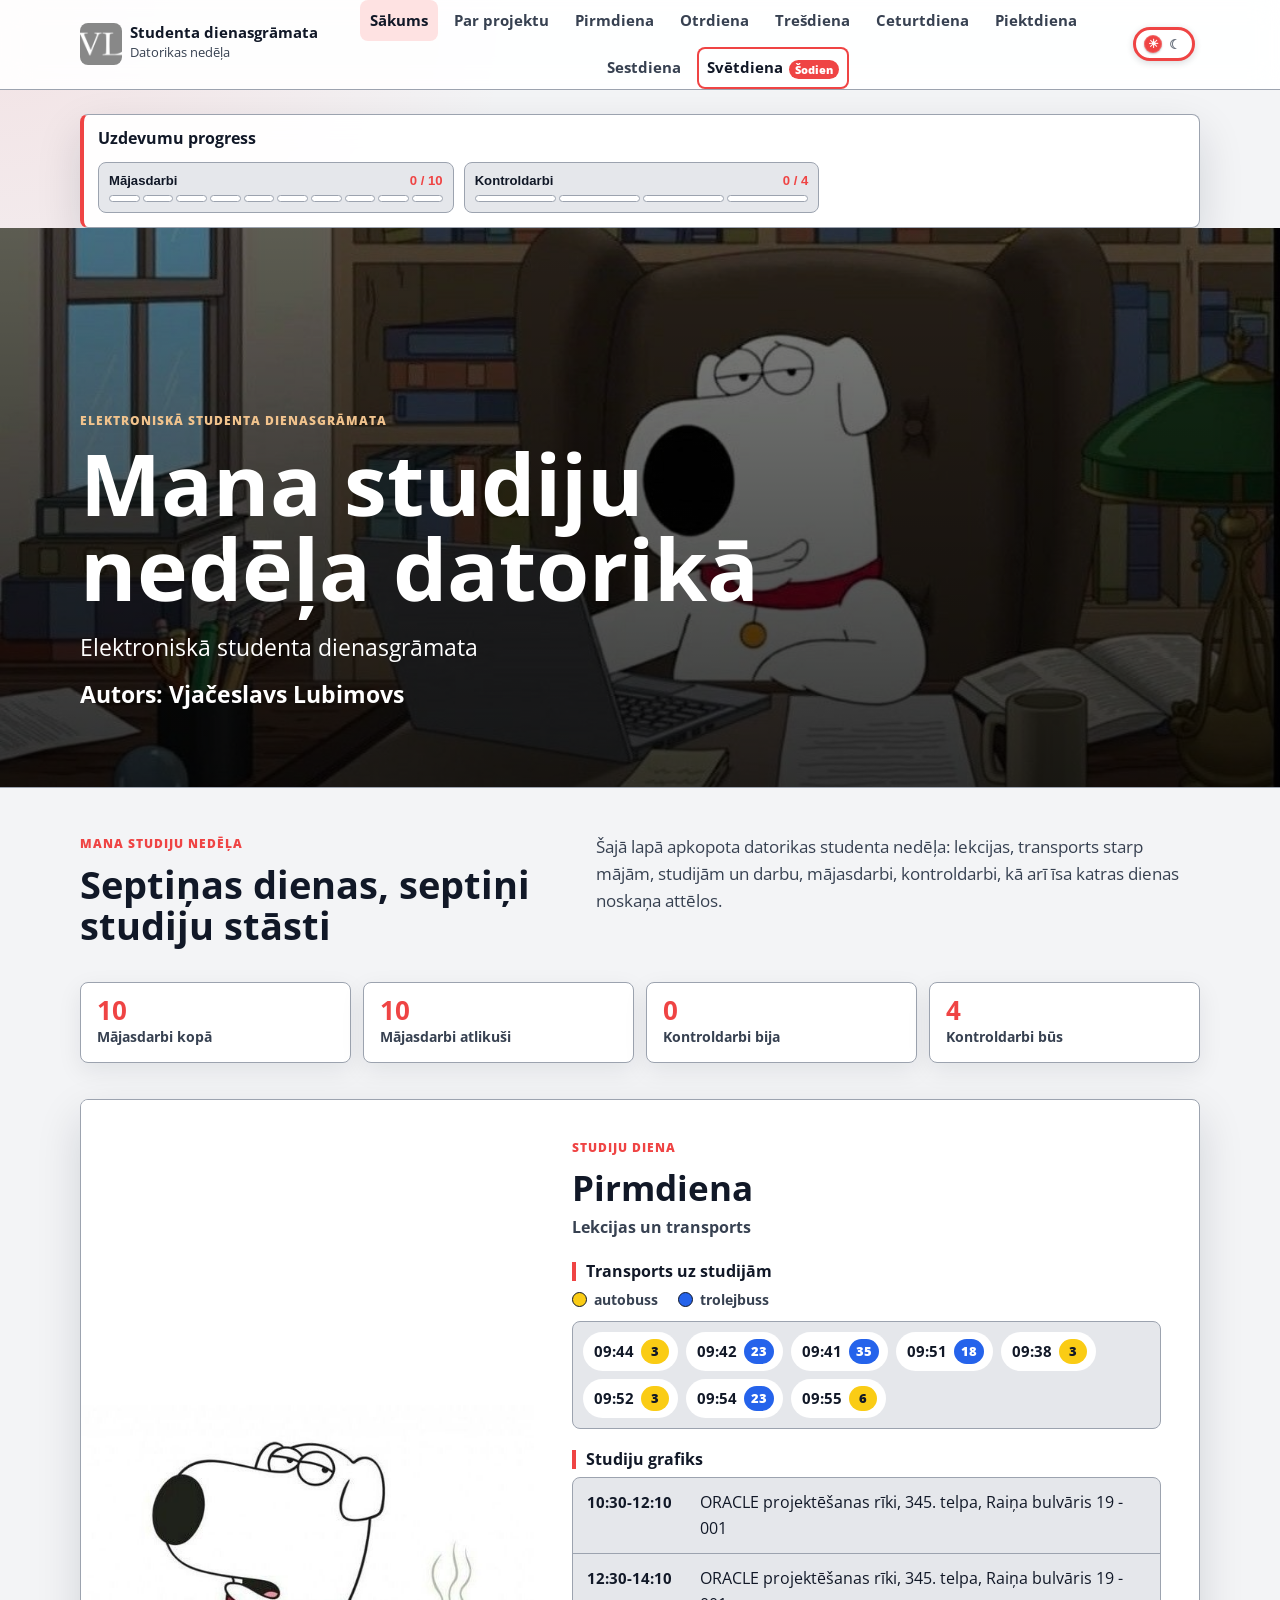
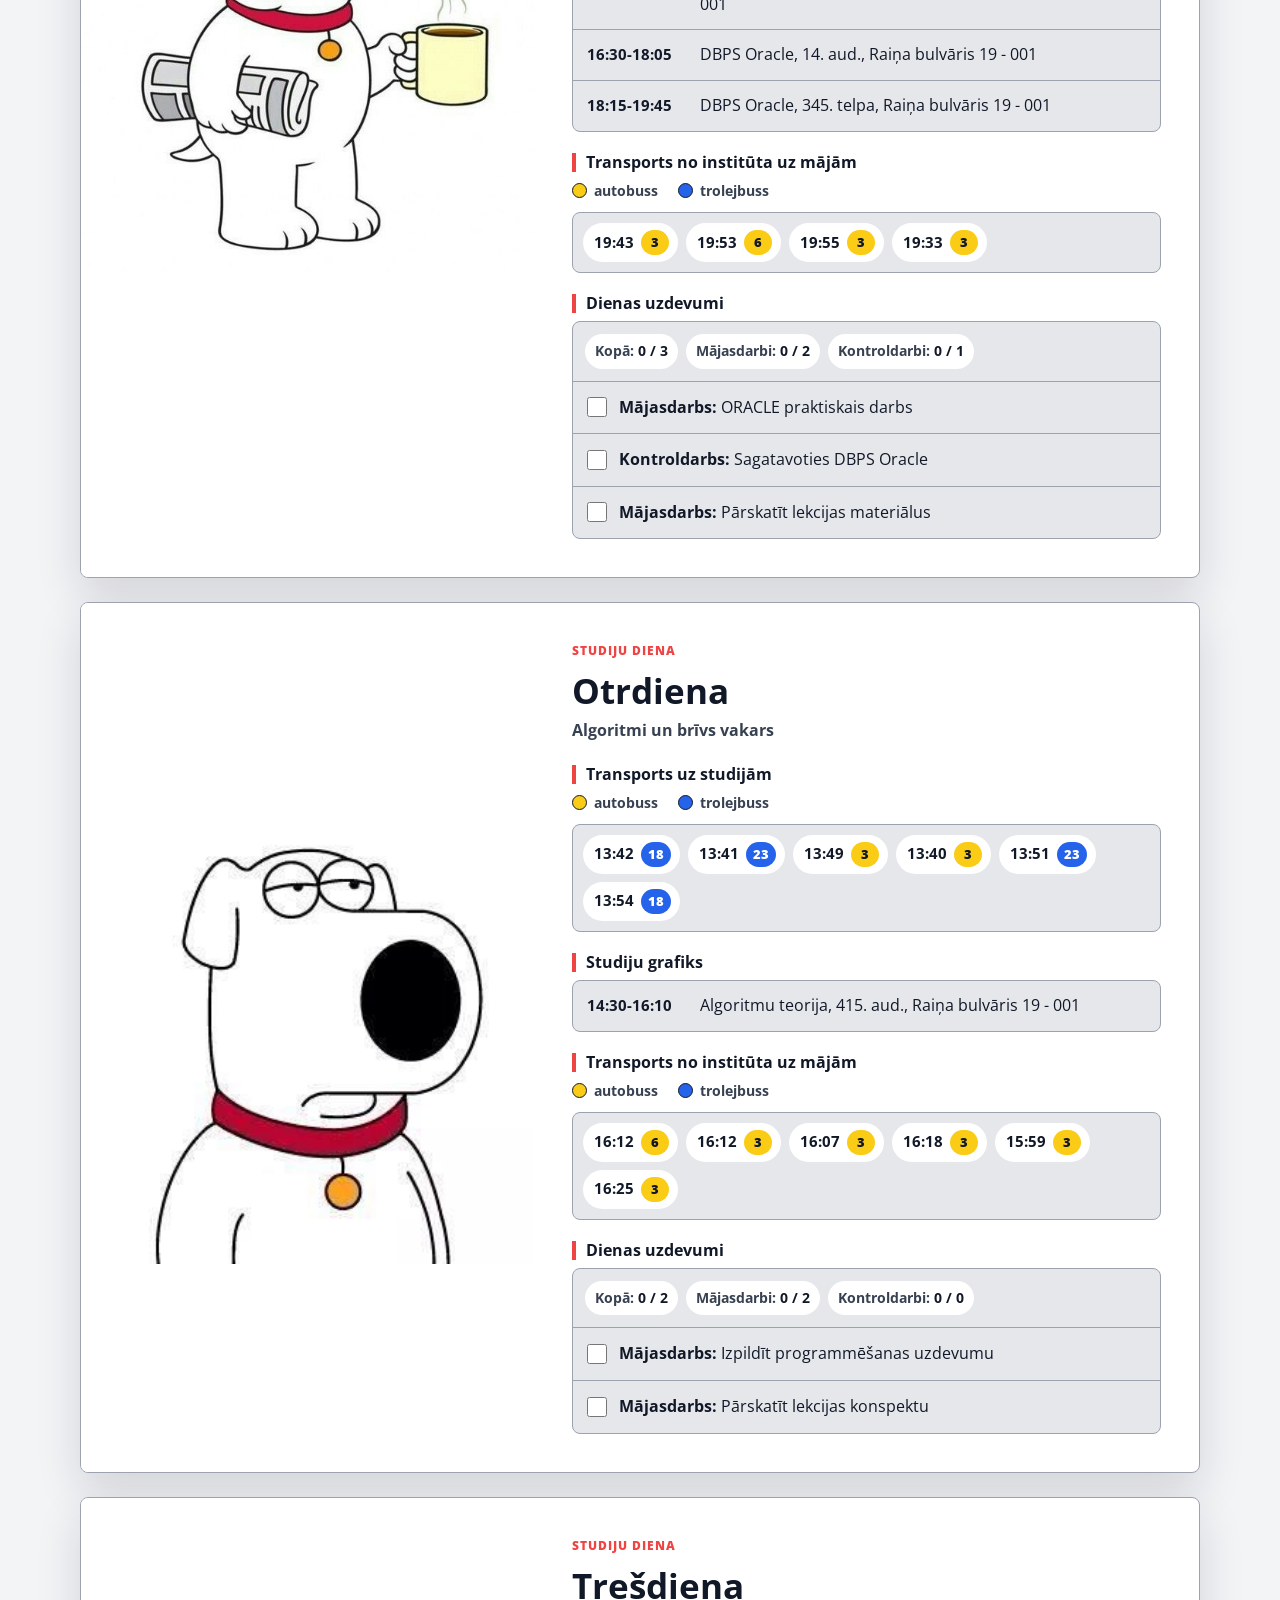
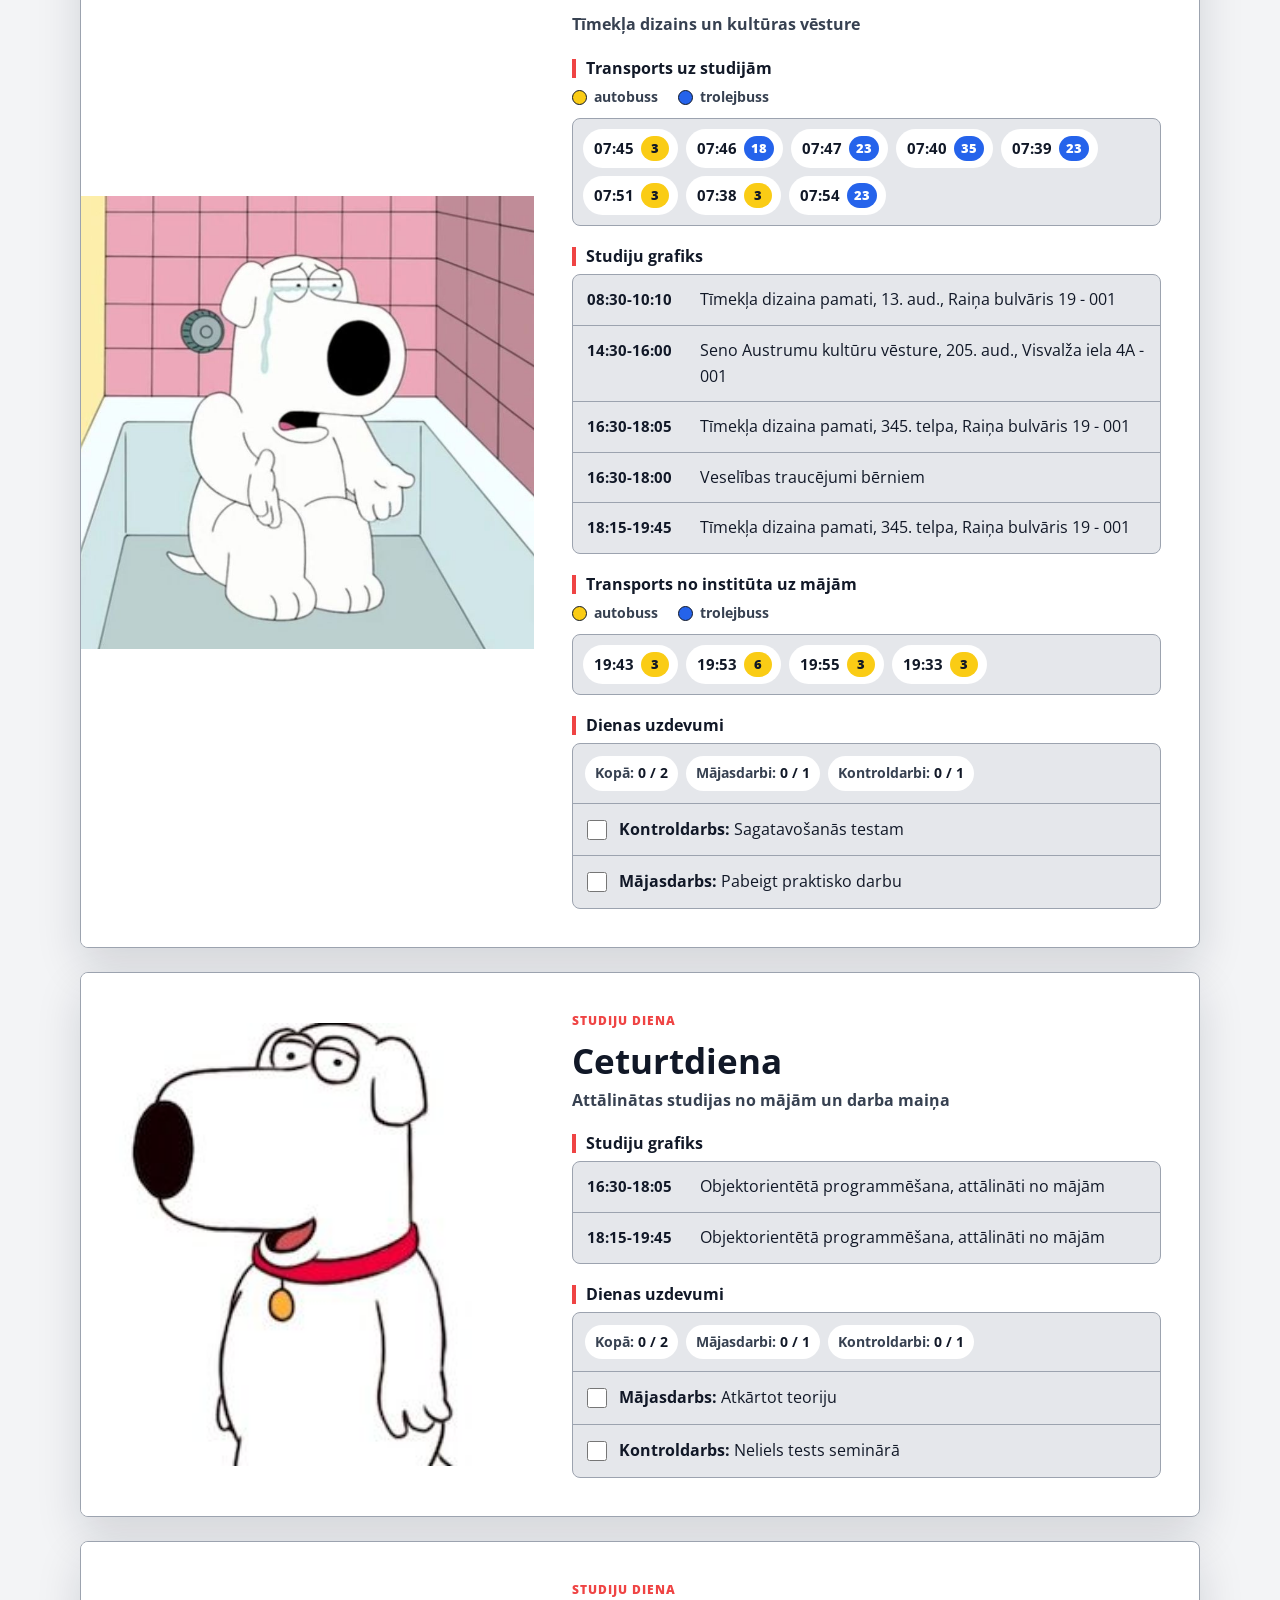
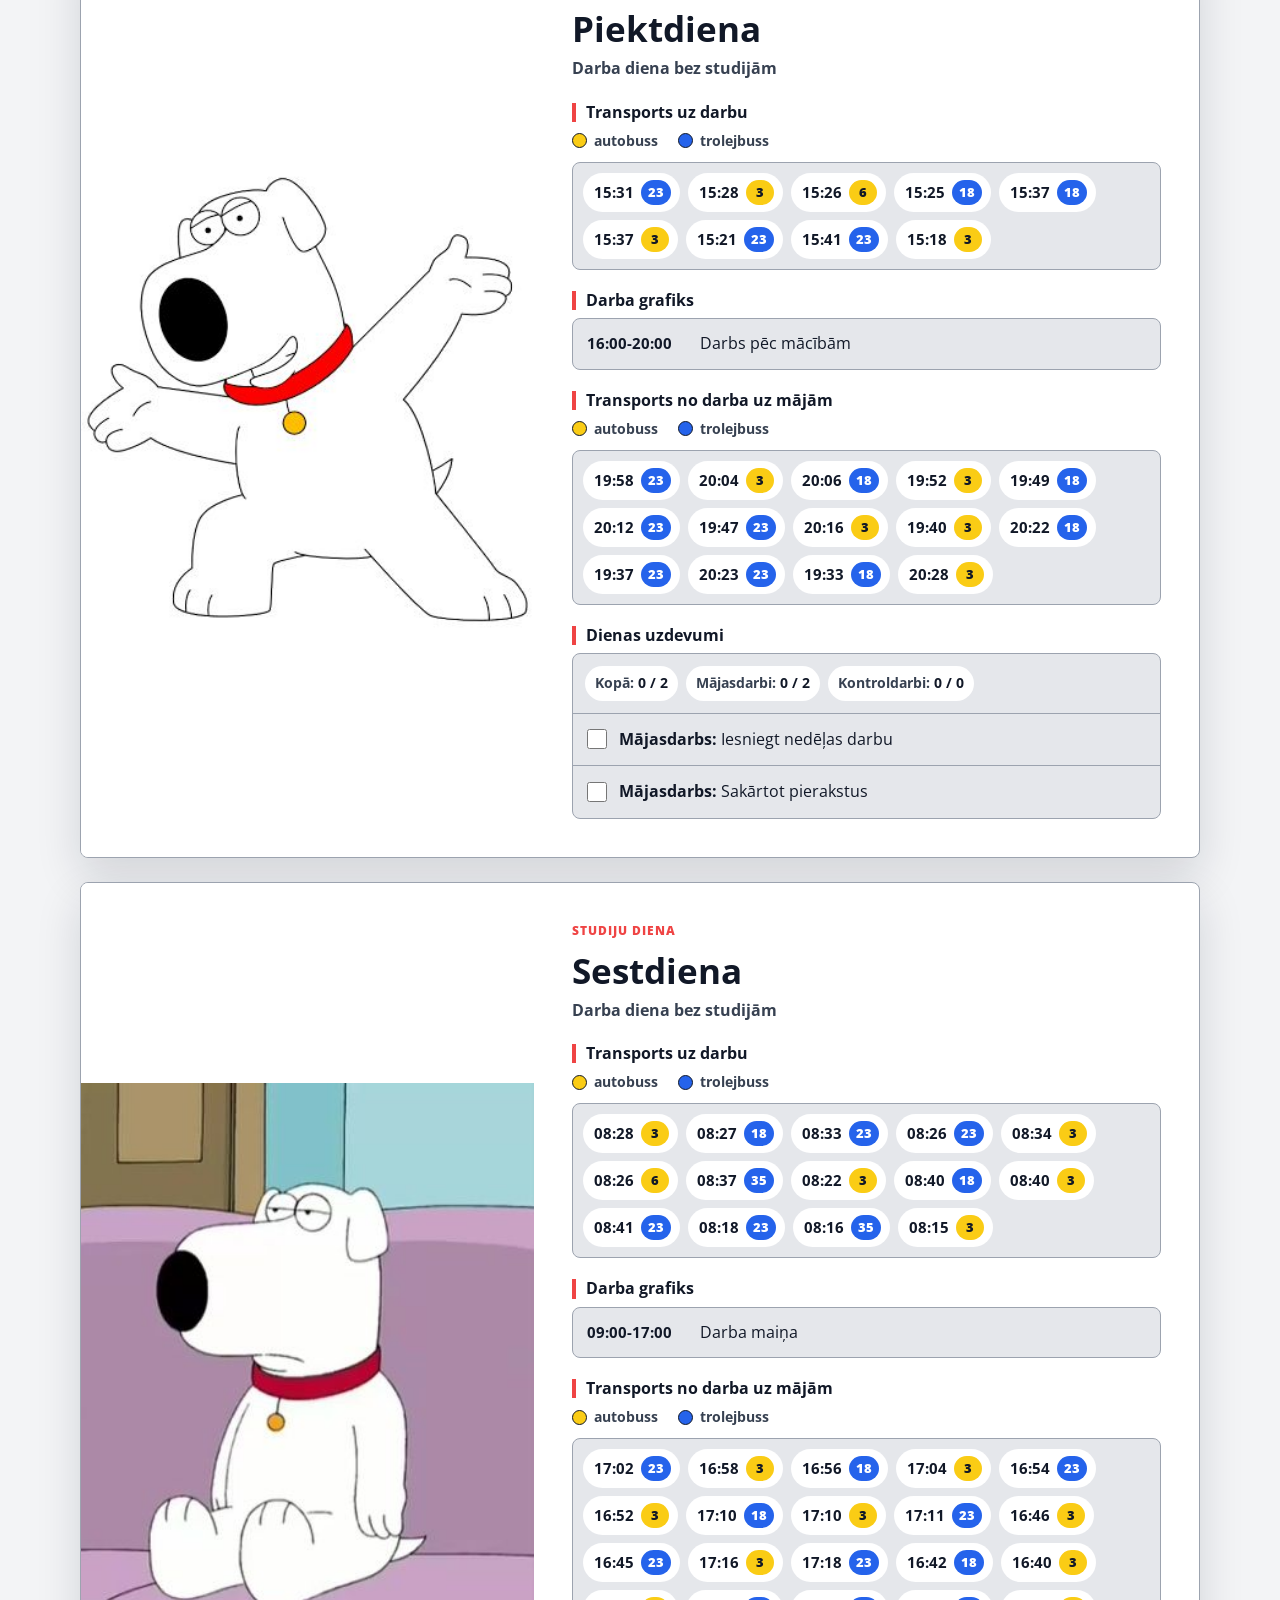
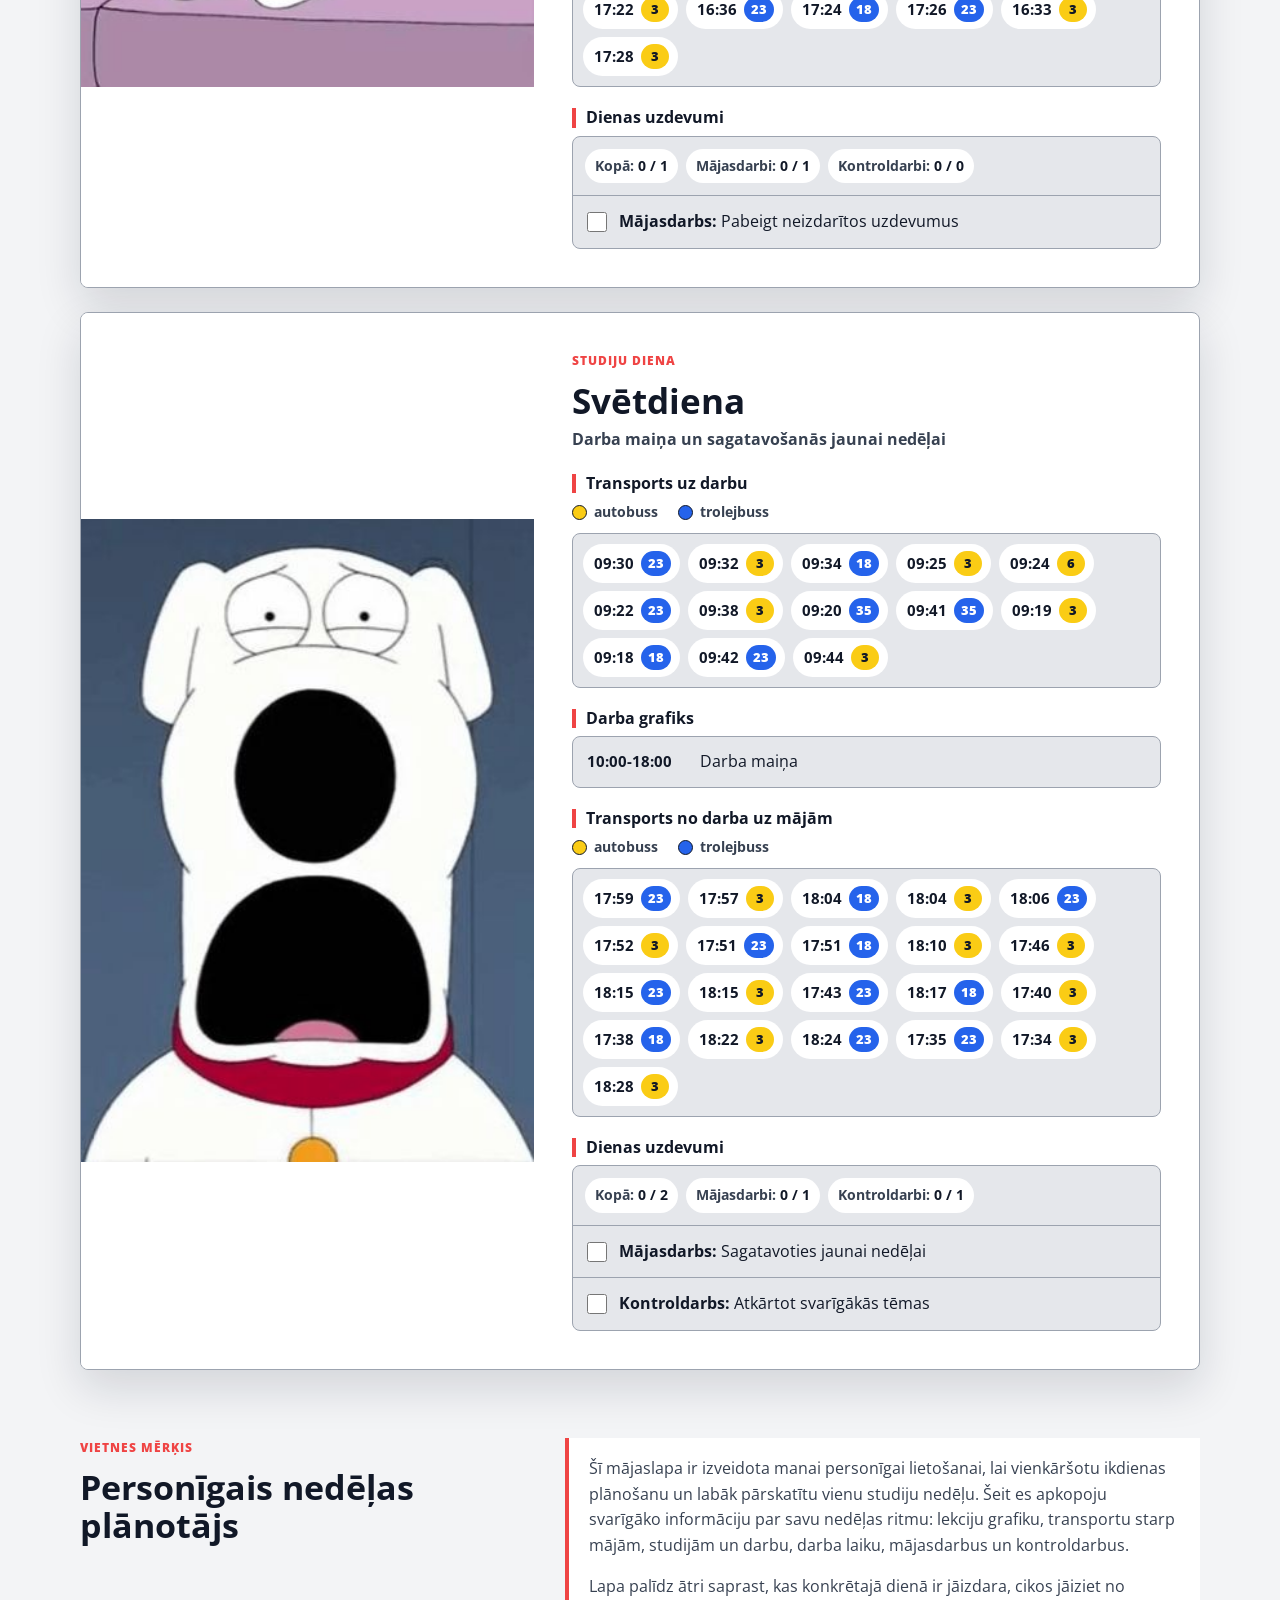
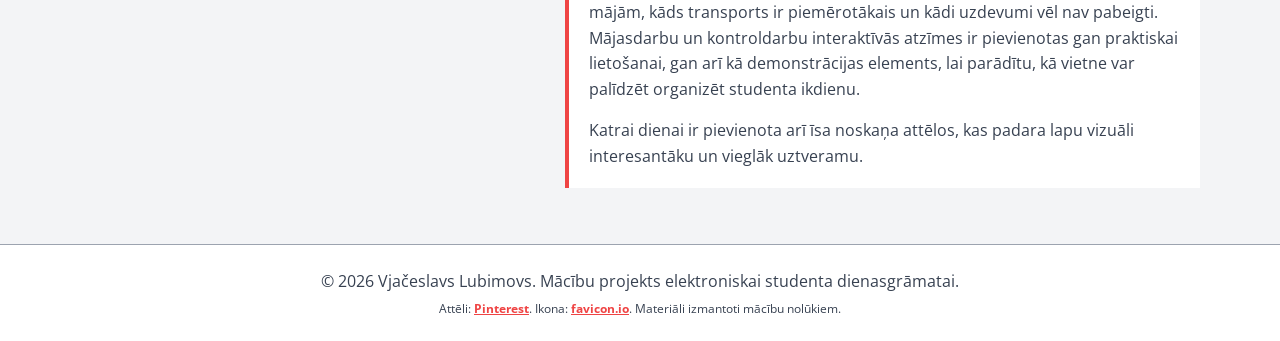
==== index.html @ 1477d9d8 "final" ====
<!doctype html>
<html lang="lv">
<head>
  <meta charset="utf-8">
  <meta name="viewport" content="width=device-width, initial-scale=1">
  <title>Mana studiju nedēļa datorikā</title>
  <link rel="icon" href="favicon/favicon.ico" sizes="any">
  <link rel="icon" type="image/png" sizes="32x32" href="favicon/favicon-32x32.png">
  <link rel="icon" type="image/png" sizes="16x16" href="favicon/favicon-16x16.png">
  <link rel="apple-touch-icon" sizes="180x180" href="favicon/apple-touch-icon.png">
  <link rel="manifest" href="favicon/site.webmanifest">
  <link rel="stylesheet" href="css/style.css">
</head>
<body>
  <header class="site-header">
    <div class="container header-layout">
      <a class="brand" href="#sakums" aria-label="Uz sākumu">
        <img class="brand-mark" src="favicon/android-chrome-192x192.png" alt="" width="42" height="42">
        <span>
          <strong>Studenta dienasgrāmata</strong>
          <small>Datorikas nedēļa</small>
        </span>
      </a>

      <nav class="main-nav" aria-label="Galvenā navigācija">
        <ul id="nav-list"></ul>
      </nav>

      <button class="theme-toggle" id="theme-toggle" type="button" aria-pressed="false" aria-label="Pārslēgt tumšo tēmu">
        <span class="theme-toggle-track" aria-hidden="true">
          <span class="theme-toggle-icon theme-toggle-sun">☀</span>
          <span class="theme-toggle-icon theme-toggle-moon">☾</span>
          <span class="theme-toggle-thumb"></span>
        </span>
        <span class="sr-only" id="theme-toggle-label">Tumšā tēma</span>
      </button>
    </div>
  </header>

  <aside class="floating-task-progress" id="floating-task-progress" aria-label="Nedēļas uzdevumu progress"></aside>

  <main>
    <section class="hero" id="sakums" aria-labelledby="hero-title">
      <img class="hero-image" src="images/galvena.jpg" alt="Elektroniskās studenta dienasgrāmatas titulattēls">
      <div class="hero-content container">
        <p class="eyebrow">Elektroniskā studenta dienasgrāmata</p>
        <h1 id="hero-title">Mana studiju nedēļa datorikā</h1>
        <p class="hero-subtitle">Elektroniskā studenta dienasgrāmata</p>
        <p class="author">Autors: Vjačeslavs Lubimovs</p>
      </div>
    </section>

    <section class="intro container" aria-labelledby="intro-title">
      <div>
        <p class="eyebrow">Mana studiju nedēļa</p>
        <h2 id="intro-title">Septiņas dienas, septiņi studiju stāsti</h2>
      </div>
      <p>
        Šajā lapā apkopota datorikas studenta nedēļa: lekcijas, transports starp mājām,
        studijām un darbu, mājasdarbi, kontroldarbi, kā arī īsa katras dienas noskaņa attēlos.
      </p>
      <div class="week-task-summary" id="week-task-summary" aria-label="Nedēļas uzdevumu kopsavilkums"></div>
    </section>

    <section class="diary container" id="dienasgramata" aria-label="Studiju nedēļas dienas">
      <div id="cards" class="cards"></div>
    </section>

    <section class="project-description container" aria-labelledby="project-description-title">
      <div>
        <p class="eyebrow">Vietnes mērķis</p>
        <h2 id="project-description-title">Personīgais nedēļas plānotājs</h2>
      </div>
      <div class="project-description-text">
        <p>
          Šī mājaslapa ir izveidota manai personīgai lietošanai, lai vienkāršotu ikdienas plānošanu
          un labāk pārskatītu vienu studiju nedēļu. Šeit es apkopoju svarīgāko informāciju par savu
          nedēļas ritmu: lekciju grafiku, transportu starp mājām, studijām un darbu, darba laiku,
          mājasdarbus un kontroldarbus.
        </p>
        <p>
          Lapa palīdz ātri saprast, kas konkrētajā dienā ir jāizdara, cikos jāiziet no mājām, kāds
          transports ir piemērotākais un kādi uzdevumi vēl nav pabeigti. Mājasdarbu un kontroldarbu
          interaktīvās atzīmes ir pievienotas gan praktiskai lietošanai, gan arī kā demonstrācijas
          elements, lai parādītu, kā vietne var palīdzēt organizēt studenta ikdienu.
        </p>
        <p>
          Katrai dienai ir pievienota arī īsa noskaņa attēlos, kas padara lapu vizuāli interesantāku
          un vieglāk uztveramu.
        </p>
      </div>
    </section>

  </main>

  <footer class="site-footer" id="par-projektu">
    <div class="container">
      <p>&copy; 2026 Vjačeslavs Lubimovs. Mācību projekts elektroniskai studenta dienasgrāmatai.</p>
      <p class="footer-materials">
        Attēli:
        <a href="https://www.pinterest.com/" target="_blank" rel="noopener">Pinterest</a>.
        Ikona:
        <a href="https://favicon.io/favicon-generator/" target="_blank" rel="noopener">favicon.io</a>.
        Materiāli izmantoti mācību nolūkiem.
      </p>
    </div>
  </footer>

  <script src="js/data.js"></script>
  <script src="js/script.js"></script>
</body>
</html>
---- css/style.css ----
@import url("https://fonts.googleapis.com/css2?family=Open+Sans:wght@400;600;700;800;900&display=swap");

:root {
  color-scheme: light;
  --bg: #f3f4f6;
  --surface: #ffffff;
  --surface-soft: #e5e7eb;
  --text: #111827;
  --muted: #374151;
  --line: #9ca3af;
  --accent: #ef4444;
  --accent-strong: #111827;
  --accent-soft: #fee2e2;
  --warning: #ef4444;
  --shadow: 0 18px 45px rgba(17, 24, 39, 0.14);
  --radius: 8px;
  --container: 1120px;
  --font: "Open Sans", Arial, Helvetica, sans-serif;
}

:root[data-theme="dark"] {
  color-scheme: dark;
  --bg: #111827;
  --surface: #374151;
  --surface-soft: #1f2937;
  --text: #f3f4f6;
  --muted: #e5e7eb;
  --line: #9ca3af;
  --accent: #ef4444;
  --accent-strong: #f3f4f6;
  --accent-soft: #4b1d24;
  --warning: #ef4444;
  --shadow: 0 18px 45px rgba(0, 0, 0, 0.32);
}

* {
  box-sizing: border-box;
}

.header-layout > *,
.brand > *,
.intro > *,
.diary-card > *,
.card-content,
.day-block,
.table-wrap {
  min-width: 0;
}

html {
  scroll-behavior: smooth;
  scroll-padding-top: 104px;
}

body {
  margin: 0;
  background:
    radial-gradient(circle at top left, rgba(239, 68, 68, 0.10), transparent 32rem),
    var(--bg);
  color: var(--text);
  font-family: var(--font);
  line-height: 1.6;
  overflow-wrap: break-word;
}

img {
  display: block;
  max-width: 100%;
}

a {
  color: inherit;
}

.container {
  width: min(100% - 32px, var(--container));
  margin-inline: auto;
}

.site-header {
  position: sticky;
  top: 0;
  z-index: 10;
  border-bottom: 1px solid var(--line);
  background: color-mix(in srgb, var(--surface) 92%, transparent);
  backdrop-filter: blur(14px);
}

.floating-task-progress {
  position: fixed;
  top: 50%;
  left: 14px;
  z-index: 9;
  display: grid;
  width: 210px;
  gap: 10px;
  border: 1px solid var(--line);
  border-left: 4px solid var(--accent);
  border-radius: var(--radius);
  background: color-mix(in srgb, var(--surface) 94%, transparent);
  box-shadow: var(--shadow);
  padding: 16px;
  backdrop-filter: blur(14px);
  transform: translateY(-50%);
}

.floating-task-progress h2 {
  margin: 0 0 4px;
  color: var(--accent-strong);
  font-size: 1rem;
  line-height: 1.2;
}

.floating-progress-item {
  display: grid;
  gap: 7px;
  width: 100%;
  border: 1px solid var(--line);
  border-radius: var(--radius);
  background: var(--surface-soft);
  color: var(--text);
  padding: 10px;
}

.floating-progress-item:hover {
  border-color: var(--accent);
}

.floating-progress-label {
  display: flex;
  justify-content: space-between;
  gap: 8px;
  width: 100%;
  border: 0;
  background: transparent;
  color: var(--text);
  cursor: pointer;
  padding: 0;
  font-size: 0.82rem;
  font-weight: 800;
  text-align: left;
}

.floating-progress-label strong {
  color: var(--accent);
  white-space: nowrap;
}

.floating-progress-track {
  display: grid;
  grid-auto-flow: column;
  grid-auto-columns: 1fr;
  gap: 3px;
  height: 7px;
  background: transparent;
}

.floating-progress-segment {
  display: block;
  width: 100%;
  height: 100%;
  border: 1px solid var(--line);
  border-radius: 999px;
  background: var(--surface);
  cursor: pointer;
  padding: 0;
}

.floating-progress-segment:hover,
.floating-progress-segment:focus-visible {
  border-color: var(--accent);
  background: var(--accent-soft);
  transform: scaleY(1.7);
}

.floating-progress-segment.is-completed {
  border-color: var(--accent);
  background: var(--accent);
}

.sr-only {
  position: absolute;
  width: 1px;
  height: 1px;
  margin: -1px;
  overflow: hidden;
  clip: rect(0, 0, 0, 0);
  white-space: nowrap;
  border: 0;
  padding: 0;
}

.header-layout {
  display: grid;
  grid-template-columns: minmax(170px, 0.55fr) minmax(0, 1.8fr) auto;
  align-items: center;
  gap: 14px;
  min-height: 76px;
}

.brand {
  display: inline-flex;
  align-items: center;
  gap: 8px;
  text-decoration: none;
  min-width: 0;
}

.brand > span:last-child {
  min-width: 0;
}

.brand-mark {
  width: 42px;
  min-width: 42px;
  height: 42px;
  border-radius: var(--radius);
  object-fit: cover;
}

.brand strong,
.brand small {
  display: block;
}

.brand strong {
  line-height: 1.1;
  font-size: 0.96rem;
  overflow-wrap: anywhere;
}

.brand small {
  color: var(--muted);
  font-size: 0.82rem;
}

.main-nav {
  min-width: 0;
  overflow: visible;
}

.main-nav ul {
  display: flex;
  justify-content: center;
  flex-wrap: wrap;
  gap: 6px;
  margin: 0;
  padding: 0;
  list-style: none;
}

.main-nav a {
  display: block;
  border-radius: var(--radius);
  padding: 9px 10px;
  color: var(--muted);
  font-size: 0.91rem;
  font-weight: 700;
  text-decoration: none;
  white-space: nowrap;
}

.main-nav a:hover,
.main-nav a.is-active {
  background: var(--accent-soft);
  color: var(--accent-strong);
}

.main-nav a.is-today {
  box-shadow: inset 0 0 0 2px var(--accent);
  color: var(--accent-strong);
}

.main-nav a.is-today::after {
  content: "Šodien";
  margin-left: 6px;
  border-radius: 999px;
  background: var(--accent);
  color: var(--surface);
  padding: 2px 6px;
  font-size: 0.68rem;
  font-weight: 800;
  vertical-align: middle;
}

.theme-toggle {
  display: inline-grid;
  place-items: center;
  width: 72px;
  height: 44px;
  border: 0;
  border-radius: 999px;
  background: transparent;
  cursor: pointer;
  padding: 0;
}

.theme-toggle-track {
  position: relative;
  width: 62px;
  height: 34px;
  border: 3px solid var(--accent);
  border-radius: 999px;
  background: var(--surface);
  box-shadow:
    0 1px 0 rgba(255, 255, 255, 0.75) inset,
    0 2px 7px rgba(17, 24, 39, 0.16);
  transition: background-color 180ms ease, border-color 180ms ease, box-shadow 180ms ease;
}

.theme-toggle-icon {
  position: absolute;
  top: 50%;
  z-index: 1;
  display: grid;
  place-items: center;
  width: 18px;
  height: 18px;
  color: var(--muted);
  font-size: 0.82rem;
  font-weight: 900;
  line-height: 1;
  transform: translateY(-50%);
  transition: color 180ms ease, opacity 180ms ease;
}

.theme-toggle-sun {
  left: 8px;
  opacity: 0;
}

.theme-toggle-moon {
  right: 8px;
  opacity: 0.7;
}

.theme-toggle-thumb {
  position: absolute;
  top: 50%;
  left: 8px;
  z-index: 2;
  width: 18px;
  height: 18px;
  border-radius: 50%;
  background: var(--accent);
  box-shadow:
    0 1px 2px rgba(0, 0, 0, 0.24),
    0 0 0 1px rgba(255, 255, 255, 0.18) inset;
  transform: translateY(-50%);
  transition: transform 180ms ease, background-color 180ms ease, box-shadow 180ms ease;
}

.theme-toggle-thumb::before {
  content: "☀";
  display: grid;
  place-items: center;
  width: 100%;
  height: 100%;
  color: #ffffff;
  font-size: 0.72rem;
  font-weight: 900;
  line-height: 1;
}

.theme-toggle:hover .theme-toggle-track {
  box-shadow:
    0 2px 0 rgba(255, 255, 255, 0.75) inset,
    0 3px 10px rgba(17, 24, 39, 0.22);
}

:root[data-theme="dark"] .theme-toggle-track {
  border-color: #f87171;
  background: #1f2937;
  box-shadow:
    0 2px 0 rgba(255, 255, 255, 0.12) inset,
    0 3px 10px rgba(0, 0, 0, 0.35);
}

:root[data-theme="dark"] .theme-toggle-icon {
  color: #cbd5e1;
}

:root[data-theme="dark"] .theme-toggle-sun {
  opacity: 0.75;
}

:root[data-theme="dark"] .theme-toggle-moon {
  opacity: 0;
}

:root[data-theme="dark"] .theme-toggle-thumb {
  background: #f87171;
  box-shadow:
    0 1px 2px rgba(0, 0, 0, 0.4),
    0 0 0 1px rgba(255, 255, 255, 0.16) inset;
  transform: translate(24px, -50%);
}

:root[data-theme="dark"] .theme-toggle-thumb::before {
  content: "☾";
  color: #111827;
}

.hero {
  position: relative;
  scroll-margin-top: 104px;
  min-height: 560px;
  display: grid;
  align-items: end;
  overflow: hidden;
  border-bottom: 1px solid var(--line);
}

.hero-image {
  position: absolute;
  inset: 0;
  width: 100%;
  height: 100%;
  object-fit: cover;
  filter: brightness(0.58) saturate(0.98);
}

.hero::after {
  content: "";
  position: absolute;
  inset: 0;
  background: linear-gradient(180deg, rgba(0, 0, 0, 0.1), rgba(0, 0, 0, 0.62));
}

.hero-content {
  position: relative;
  z-index: 1;
  padding-block: 120px 74px;
  color: #ffffff;
}

.eyebrow,
.card-label {
  margin: 0 0 10px;
  color: var(--warning);
  font-size: 0.78rem;
  font-weight: 800;
  letter-spacing: 0.08em;
  text-transform: uppercase;
}

.hero .eyebrow {
  color: #f1c38d;
}

.hero h1 {
  max-width: 760px;
  margin: 0;
  font-size: clamp(2.6rem, 7vw, 5.4rem);
  line-height: 0.98;
  overflow-wrap: anywhere;
}

.hero-subtitle,
.author {
  max-width: 640px;
  margin: 18px 0 0;
  font-size: clamp(1.1rem, 2vw, 1.45rem);
}

.author {
  margin-top: 10px;
  font-weight: 700;
}

.intro {
  display: grid;
  grid-template-columns: minmax(260px, 0.8fr) 1fr;
  gap: 32px;
  padding-block: 46px 18px;
}

.intro h2 {
  margin: 0;
  font-size: clamp(1.7rem, 3vw, 2.35rem);
  line-height: 1.1;
}

.intro > p {
  margin: 0;
  color: var(--muted);
  font-size: 1.05rem;
}

.week-task-summary {
  grid-column: 1 / -1;
  display: grid;
  grid-template-columns: repeat(4, minmax(0, 1fr));
  gap: 12px;
  margin-top: 4px;
}

.week-summary-item {
  display: grid;
  gap: 2px;
  border: 1px solid var(--line);
  border-radius: var(--radius);
  background: var(--surface);
  padding: 14px 16px;
  box-shadow: 0 8px 24px rgba(17, 24, 39, 0.08);
}

.week-summary-item strong {
  color: var(--accent);
  font-size: 1.65rem;
  line-height: 1;
}

.week-summary-item span {
  color: var(--muted);
  font-size: 0.88rem;
  font-weight: 700;
}

.diary {
  padding-block: 18px 60px;
}

.project-description {
  display: grid;
  grid-template-columns: minmax(240px, 0.72fr) 1fr;
  gap: 28px;
  align-items: start;
  scroll-margin-top: 104px;
  padding-block: 8px 56px;
}

.project-description h2 {
  margin: 0;
  font-size: clamp(1.55rem, 3vw, 2.15rem);
  line-height: 1.1;
}

.project-description-text {
  border-left: 4px solid var(--accent);
  background: var(--surface);
  color: var(--muted);
  padding: 18px 20px;
}

.project-description-text p {
  margin: 0;
}

.project-description-text p + p {
  margin-top: 16px;
}

.cards {
  display: grid;
  gap: 24px;
}

.diary-card {
  display: grid;
  grid-template-columns: minmax(260px, 0.92fr) 1.35fr;
  overflow: hidden;
  border: 1px solid var(--line);
  border-radius: var(--radius);
  background: var(--surface);
  box-shadow: var(--shadow);
}

.card-image-wrap {
  display: grid;
  place-items: center;
  min-height: 100%;
  background: #ffffff;
}

.card-image-wrap img {
  width: 100%;
  height: 100%;
  min-height: 360px;
  object-fit: contain;
  object-position: center;
}

.card-content {
  padding: clamp(22px, 4vw, 38px);
}

.card-content h2 {
  margin: 0;
  font-size: clamp(1.6rem, 3vw, 2.2rem);
  line-height: 1.1;
}

.card-subtitle {
  margin: 8px 0 18px;
  color: var(--muted);
  font-weight: 700;
}

.day-block {
  margin-top: 18px;
}

.day-block h3 {
  display: inline-flex;
  align-items: center;
  margin: 0 0 8px;
  border-left: 4px solid var(--accent);
  padding-left: 10px;
  color: var(--accent-strong);
  font-size: 1rem;
  line-height: 1.2;
}

.free-day {
  display: grid;
  gap: 6px;
  margin-top: 18px;
  border: 1px solid var(--line);
  border-radius: var(--radius);
  background: var(--surface-soft);
  padding: 18px;
}

.free-day strong {
  color: var(--accent-strong);
  font-size: 1.08rem;
}

.free-day span {
  color: var(--muted);
}

.recommendation-empty {
  margin: 0 0 8px;
  color: var(--muted);
  font-size: 0.93rem;
  font-weight: 700;
}

.transport-legend {
  display: flex;
  flex-wrap: wrap;
  gap: 10px 20px;
  margin: 0 0 10px;
  color: var(--muted);
  font-size: 0.86rem;
  font-weight: 700;
}

.transport-legend span {
  display: inline-flex;
  align-items: center;
  gap: 7px;
}

.transport-legend i {
  width: 15px;
  height: 15px;
  border: 1px solid var(--text);
  border-radius: 50%;
}

.transport-legend .route-blue {
  background: #2563eb;
}

.transport-legend .route-yellow {
  background: #facc15;
}

.recommendation-list {
  display: flex;
  flex-wrap: wrap;
  gap: 8px;
  border: 1px solid var(--line);
  border-radius: var(--radius);
  background: var(--surface-soft);
  padding: 10px;
}

.recommendation-pill {
  display: inline-flex;
  align-items: center;
  gap: 7px;
  max-width: 100%;
  border: 1px solid transparent;
  border-radius: 999px;
  background: var(--surface);
  color: var(--text);
  padding: 6px 8px 6px 10px;
  overflow-wrap: anywhere;
}

.recommendation-pill strong {
  color: var(--accent-strong);
  font-size: 0.92rem;
}

.recommendation-pill em {
  display: inline-grid;
  place-items: center;
  min-width: 28px;
  min-height: 24px;
  border-radius: 999px;
  font-style: normal;
  font-weight: 900;
  font-size: 0.82rem;
  padding: 2px 7px;
}

.recommendation-pill .route-blue {
  background: #2563eb;
  color: #ffffff;
}

.recommendation-pill .route-yellow {
  background: #facc15;
  color: #111827;
}

.task-panel {
  overflow: hidden;
  border: 1px solid var(--line);
  border-radius: var(--radius);
  background: var(--surface-soft);
}

.task-counters {
  display: flex;
  flex-wrap: wrap;
  gap: 8px;
  border-bottom: 1px solid var(--line);
  padding: 12px;
}

.task-counter {
  border-radius: 999px;
  background: var(--surface);
  color: var(--muted);
  font-size: 0.88rem;
  font-weight: 700;
  padding: 6px 10px;
}

.task-counter strong {
  color: var(--accent-strong);
}

.task-list {
  display: grid;
  margin: 0;
  padding: 0;
  list-style: none;
}

.task-item {
  border-bottom: 1px solid var(--line);
}

.task-item:last-child {
  border-bottom: 0;
}

.task-item.is-highlighted {
  background: var(--accent-soft);
  box-shadow: inset 4px 0 0 var(--accent);
}

.task-item label {
  display: grid;
  grid-template-columns: auto minmax(0, 1fr) auto;
  align-items: center;
  gap: 12px;
  cursor: pointer;
  padding: 13px 14px;
}

.task-item input {
  width: 20px;
  height: 20px;
  margin: 0;
  accent-color: var(--accent);
  cursor: pointer;
}

.task-text {
  display: flex;
  flex-wrap: wrap;
  gap: 4px;
  min-width: 0;
}

.task-text strong {
  color: var(--accent-strong);
}

.task-status {
  display: none;
  border-radius: 999px;
  background: var(--accent);
  color: #ffffff;
  font-size: 0.76rem;
  font-weight: 800;
  padding: 4px 8px;
}

.task-item.is-completed .task-text {
  color: var(--muted);
  opacity: 0.7;
  text-decoration: line-through;
}

.task-item.is-completed .task-status {
  display: inline-flex;
}

.table-wrap {
  overflow-x: auto;
  border: 1px solid var(--line);
  border-radius: var(--radius);
  background: var(--surface-soft);
}

table {
  width: 100%;
  border-collapse: collapse;
  min-width: 420px;
}

caption {
  height: 1px;
  overflow: hidden;
  position: absolute;
  width: 1px;
}

th,
td {
  border-bottom: 1px solid var(--line);
  padding: 12px 14px;
  text-align: left;
  vertical-align: top;
  overflow-wrap: anywhere;
}

tr:last-child th,
tr:last-child td {
  border-bottom: 0;
}

th {
  width: 92px;
  color: var(--accent-strong);
  font-size: 0.95rem;
  white-space: nowrap;
}

.site-footer {
  border-top: 1px solid var(--line);
  background: var(--surface);
  color: var(--muted);
  padding: 24px 0;
  text-align: center;
}

.site-footer p {
  margin: 0;
}

.footer-materials {
  margin-top: 6px !important;
  font-size: 0.76rem;
  line-height: 1.4;
}

.footer-materials a {
  color: var(--accent);
  font-weight: 700;
}

:focus-visible {
  outline: 3px solid var(--accent);
  outline-offset: 3px;
}

@media (max-width: 1480px) {
  .floating-task-progress {
    position: static;
    width: min(100% - 32px, var(--container));
    grid-template-columns: repeat(3, minmax(0, 1fr));
    margin: 24px auto 0;
    border-left: 4px solid var(--accent);
    padding: 14px;
    transform: none;
  }

  .floating-task-progress h2 {
    grid-column: 1 / -1;
  }
}

@media (max-width: 920px) {
  .floating-task-progress {
    display: none;
  }

  .header-layout {
    grid-template-columns: 1fr auto;
    padding-block: 12px;
  }

  .main-nav {
    grid-column: 1 / -1;
    order: 3;
    width: 100%;
  }

  .main-nav ul {
    justify-content: center;
  }

  .hero {
    min-height: 500px;
  }

  .intro,
  .project-description,
  .diary-card {
    grid-template-columns: 1fr;
  }

  .week-task-summary {
    grid-template-columns: repeat(2, minmax(0, 1fr));
  }

  .card-image-wrap img {
    min-height: 300px;
    max-height: 360px;
  }

}

@media (max-width: 620px) {
  .container {
    width: min(100% - 22px, var(--container));
  }

  .header-layout {
    gap: 12px;
  }

  .brand small {
    display: none;
  }

  .theme-toggle {
    width: 62px;
    height: 38px;
    max-width: 100%;
  }

  .theme-toggle-track {
    width: 56px;
    height: 32px;
  }

  .theme-toggle-icon {
    width: 17px;
    height: 17px;
    font-size: 0.78rem;
  }

  .theme-toggle-sun {
    left: 7px;
  }

  .theme-toggle-moon {
    right: 7px;
  }

  .theme-toggle-thumb {
    left: 7px;
    width: 17px;
    height: 17px;
  }

  :root[data-theme="dark"] .theme-toggle-thumb {
    transform: translate(22px, -50%);
  }

  .main-nav a {
    min-width: 36px;
    padding: 8px 9px;
    font-size: 0.86rem;
    text-align: center;
  }

  .main-nav a[data-short] {
    font-size: 0;
  }

  .main-nav a[data-short]::before {
    content: attr(data-short);
    font-size: 0.86rem;
  }

  .main-nav a.is-today::after {
    content: "";
    display: inline-block;
    width: 7px;
    height: 7px;
    margin-left: 6px;
    padding: 0;
    border-radius: 50%;
  }

  .hero {
    min-height: 430px;
  }

  .hero h1 {
    font-size: clamp(2rem, 11vw, 3rem);
    line-height: 1.04;
  }

  .hero-subtitle,
  .author {
    font-size: 1.05rem;
  }

  .hero-content {
    padding-block: 92px 44px;
  }

  .intro {
    padding-block: 34px 12px;
  }

  .diary {
    padding-bottom: 40px;
  }

  .cards {
    gap: 18px;
  }

  .card-image-wrap img {
    min-height: 220px;
    max-height: 260px;
  }

  .card-content {
    padding: 20px;
  }

  .floating-task-progress {
    grid-template-columns: 1fr;
    width: min(100% - 22px, var(--container));
  }

  .floating-task-progress h2 {
    grid-column: auto;
  }

  .task-item label {
    grid-template-columns: auto minmax(0, 1fr);
  }

  .task-status {
    grid-column: 2;
    justify-self: start;
  }

  table {
    min-width: min(340px, 100%);
  }
}

@media (max-width: 380px) {
  .header-layout {
    grid-template-columns: minmax(0, 1fr) auto;
  }

  .theme-toggle {
    justify-self: end;
  }

  .main-nav ul {
    justify-content: flex-start;
  }

  .hero h1 {
    font-size: 2rem;
  }

  .week-task-summary {
    grid-template-columns: 1fr;
  }

  .card-content {
    padding-inline: 16px;
  }
}
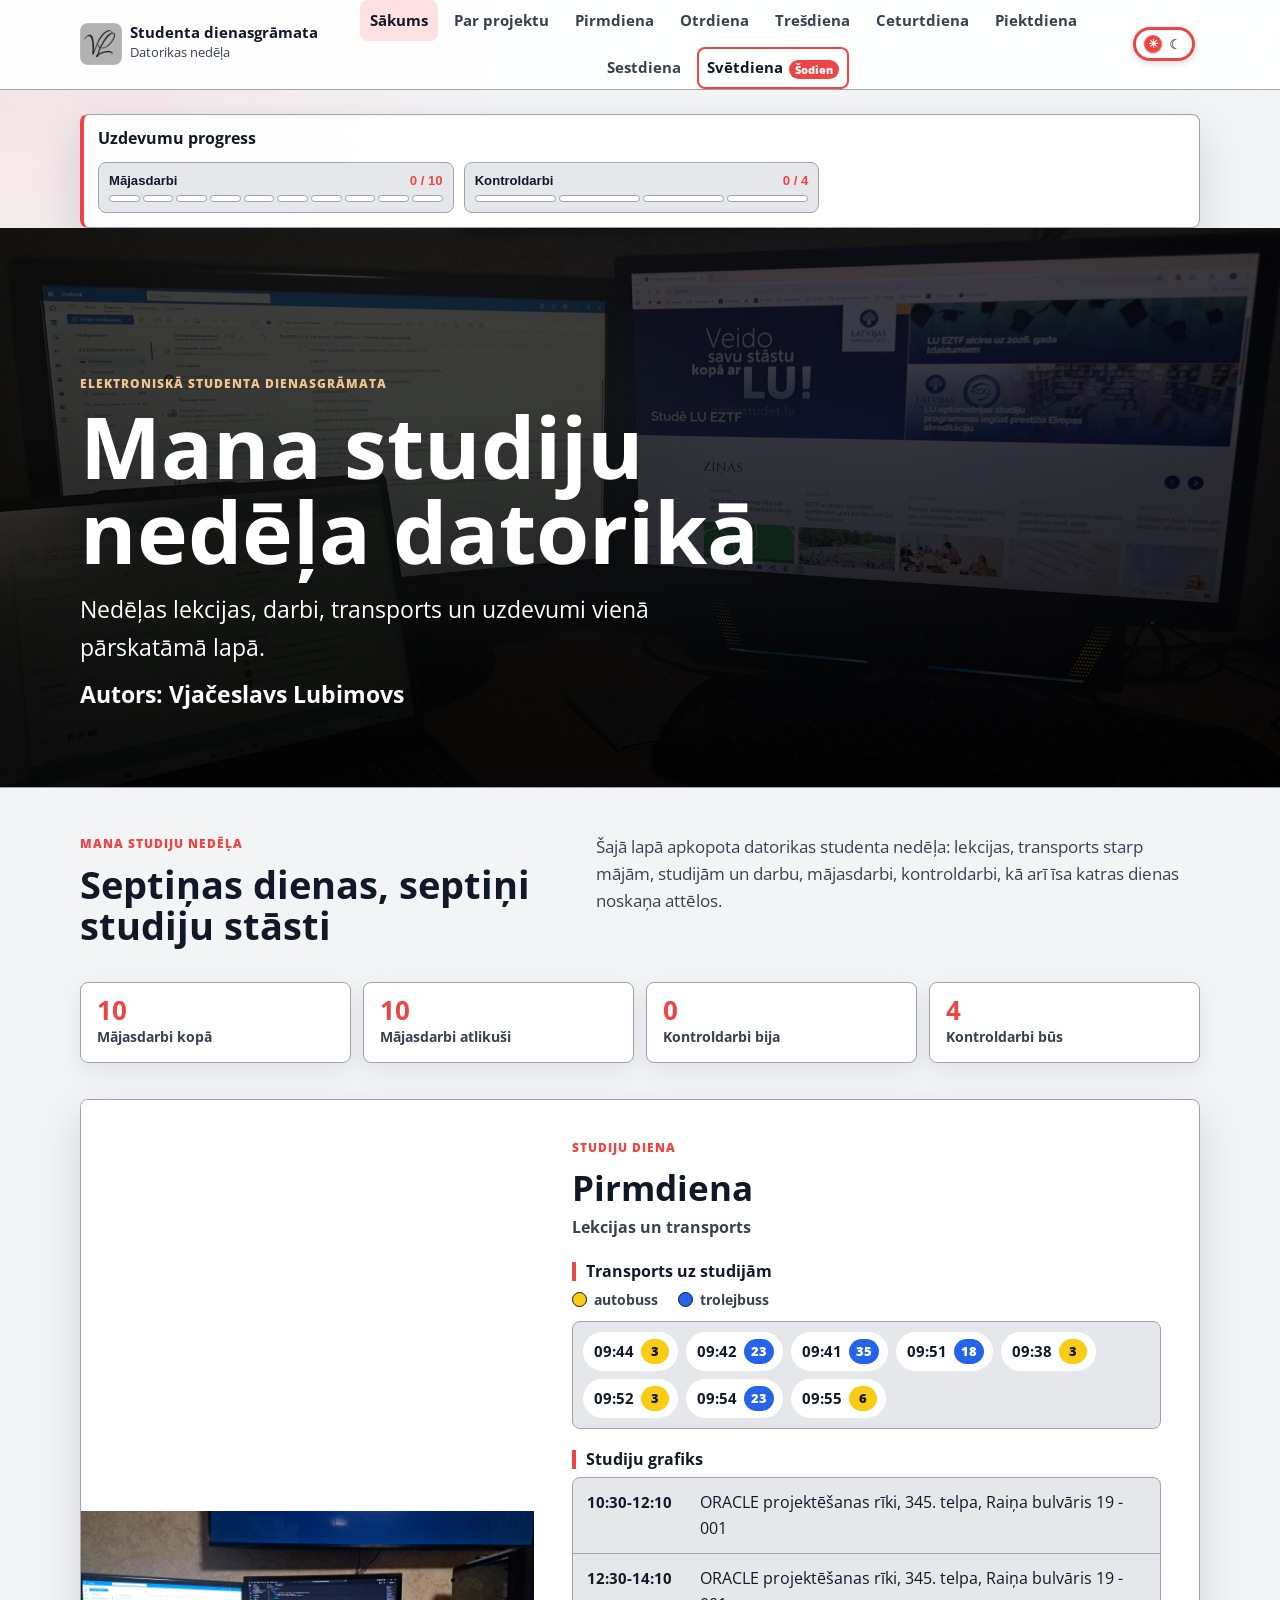
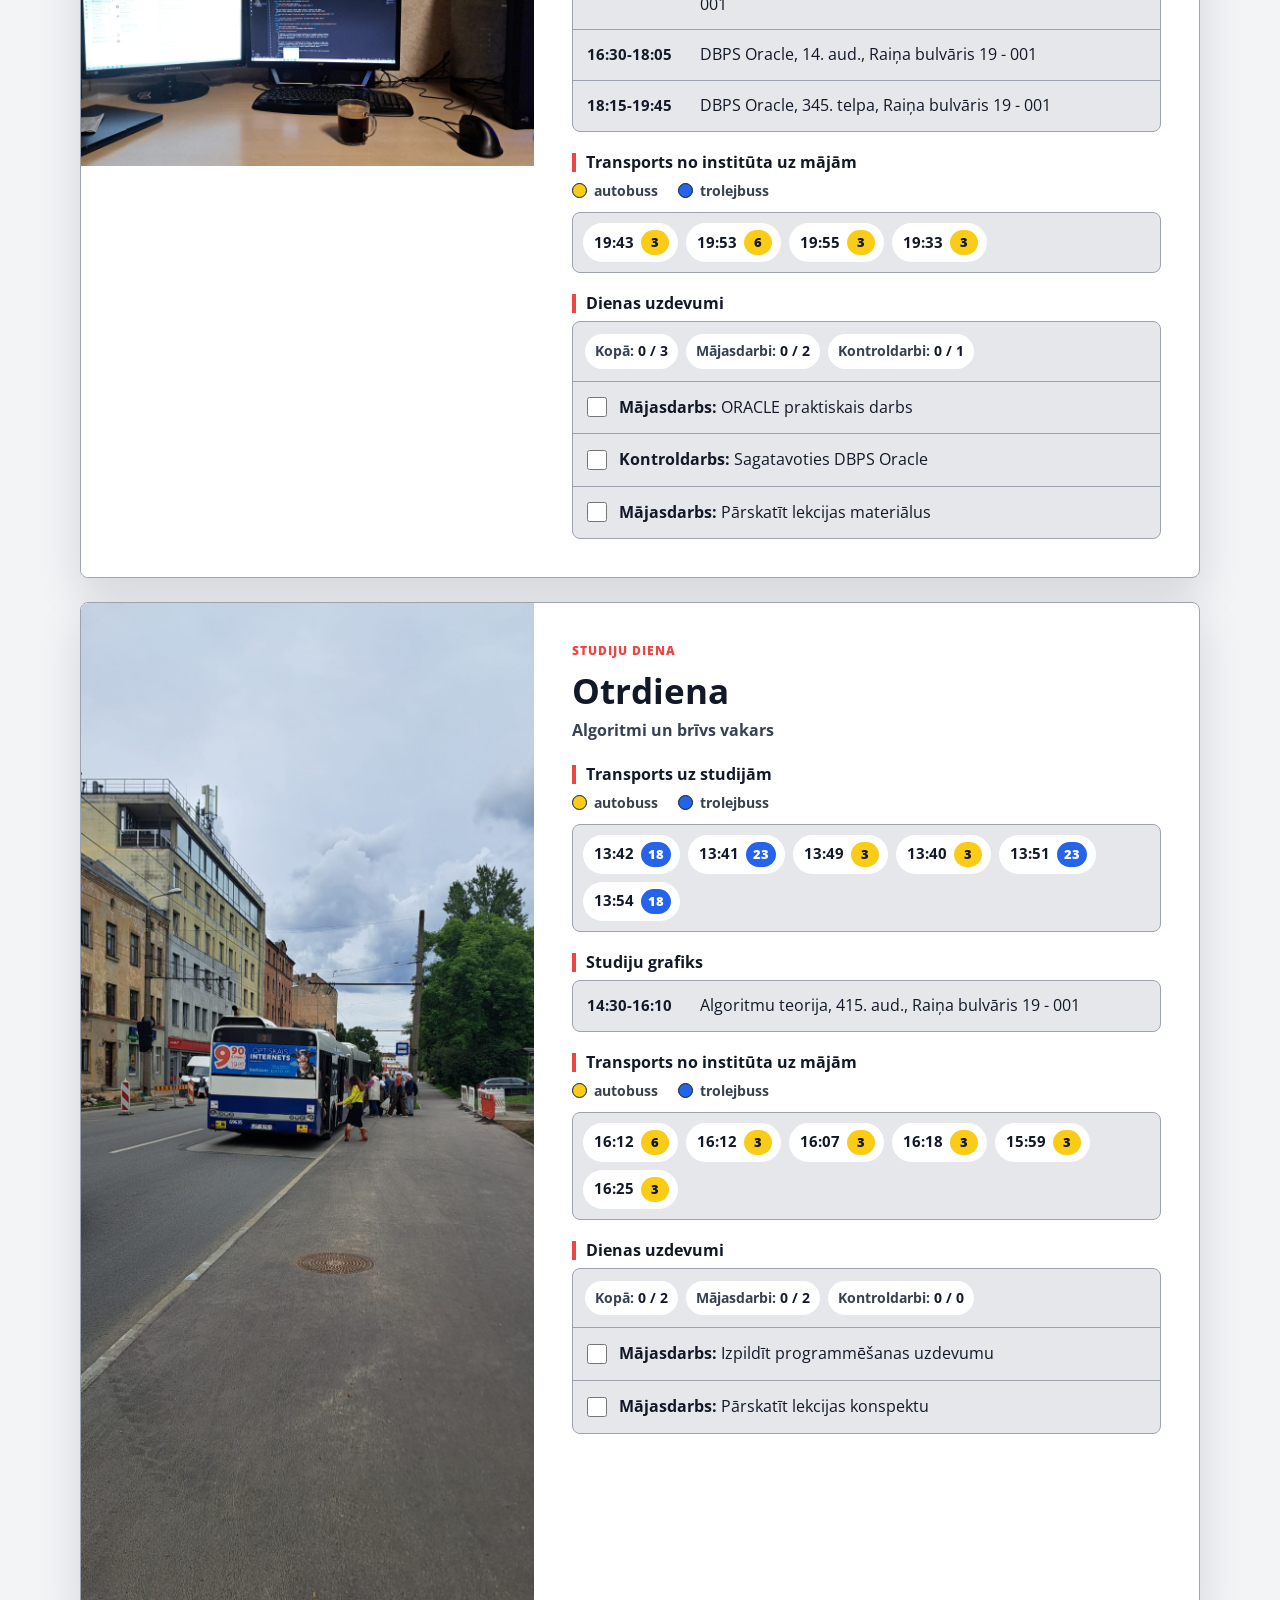
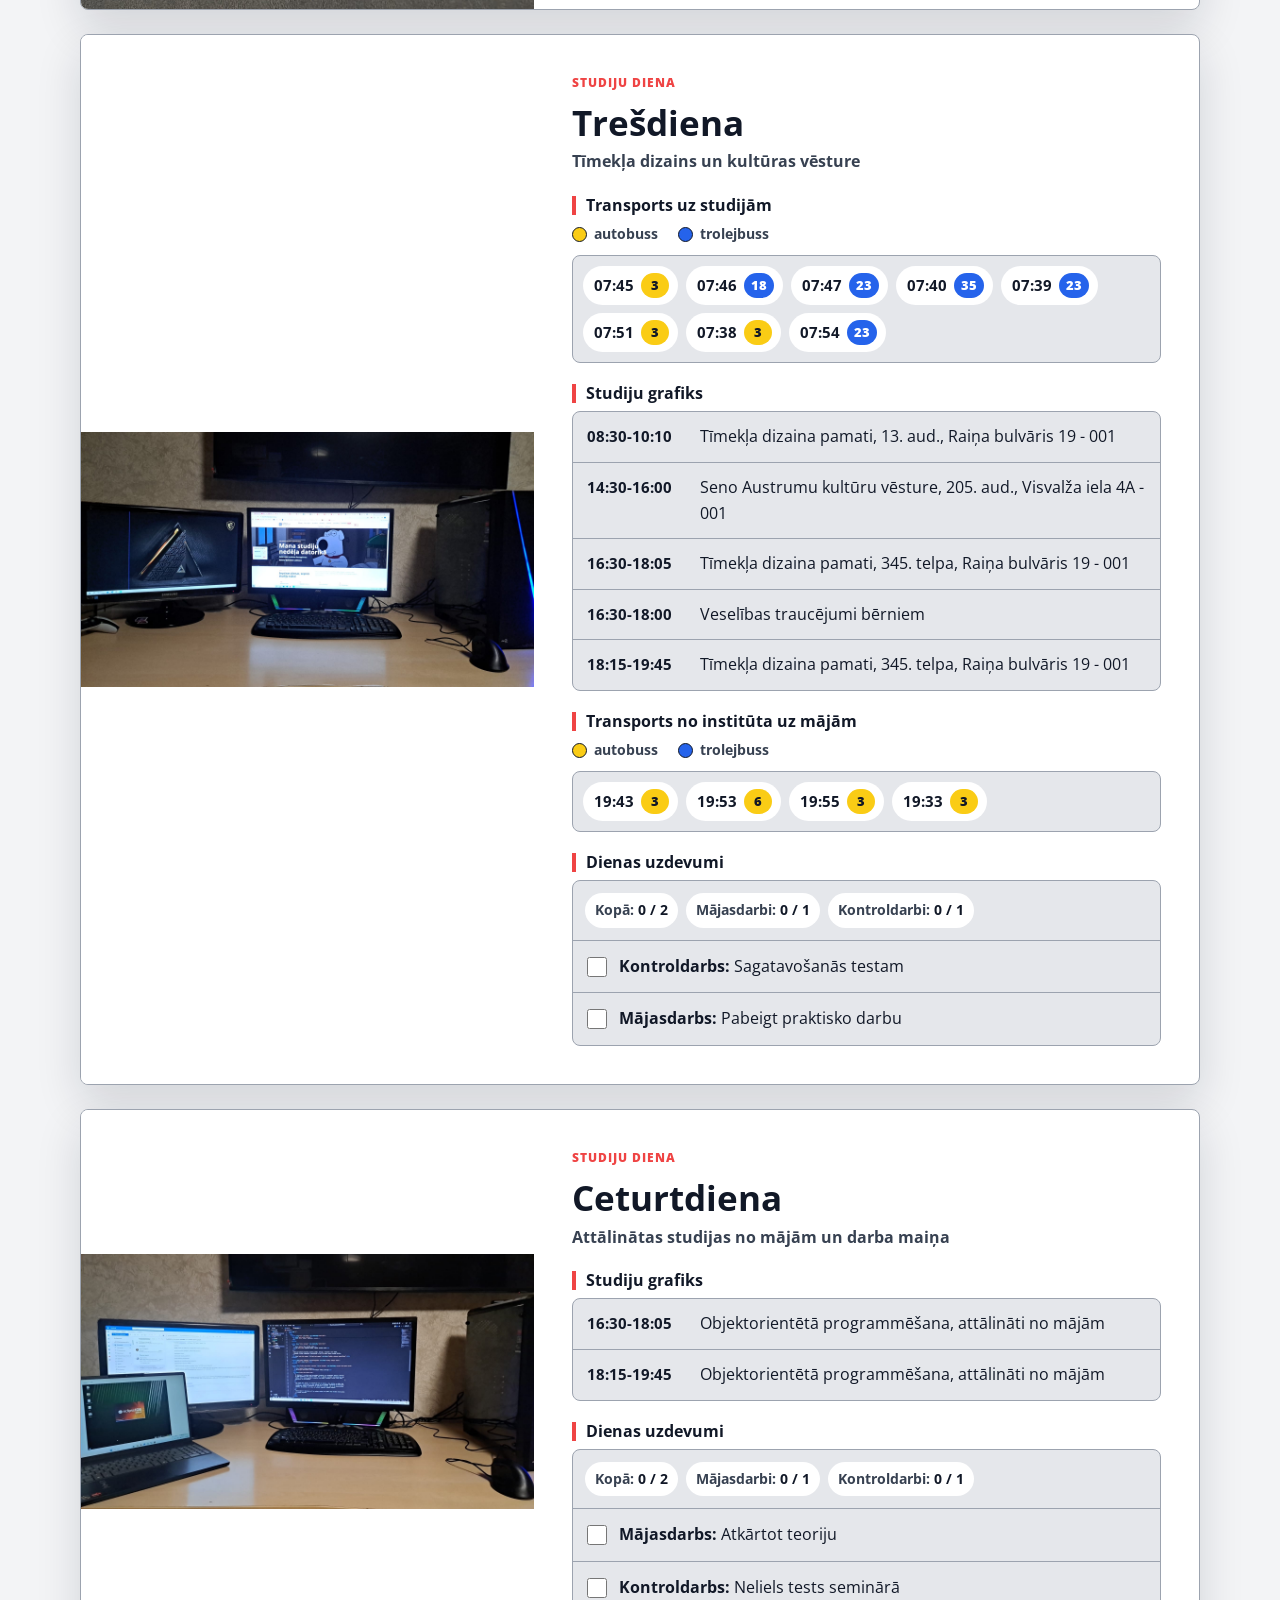
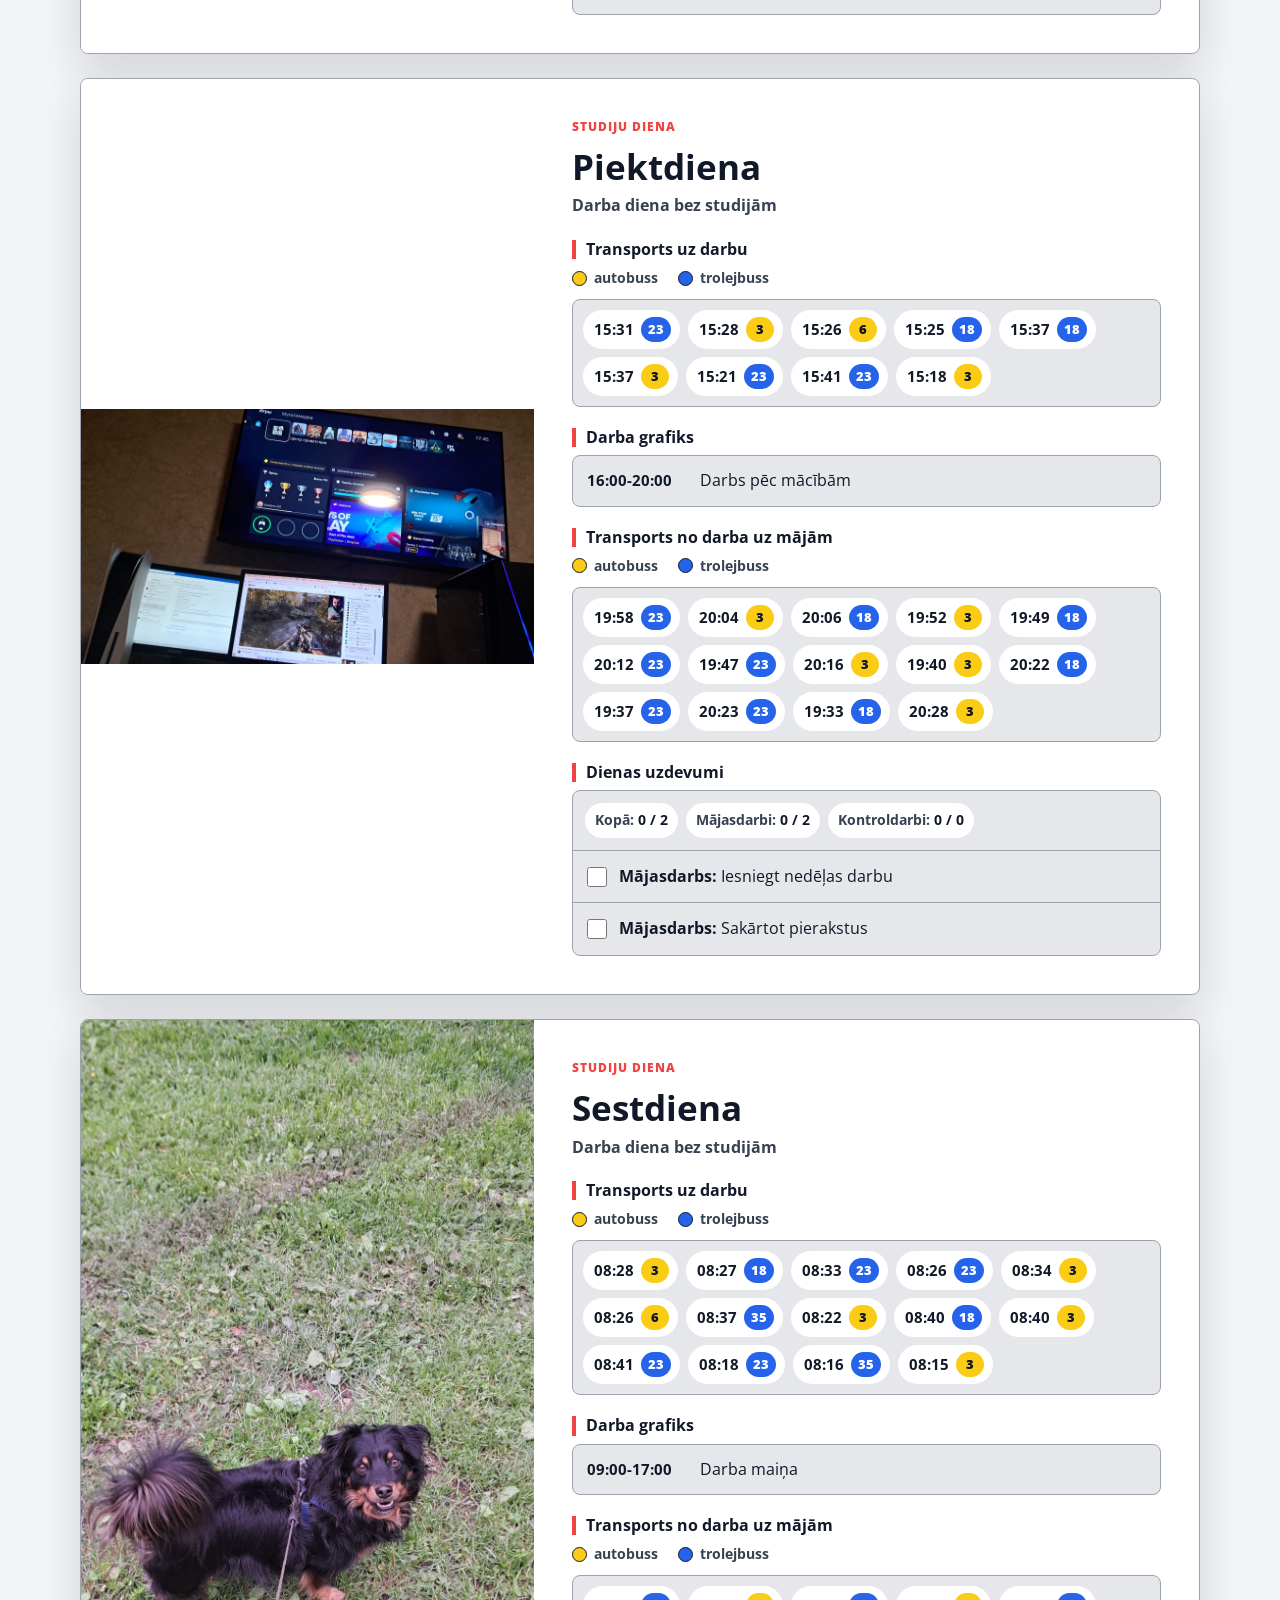
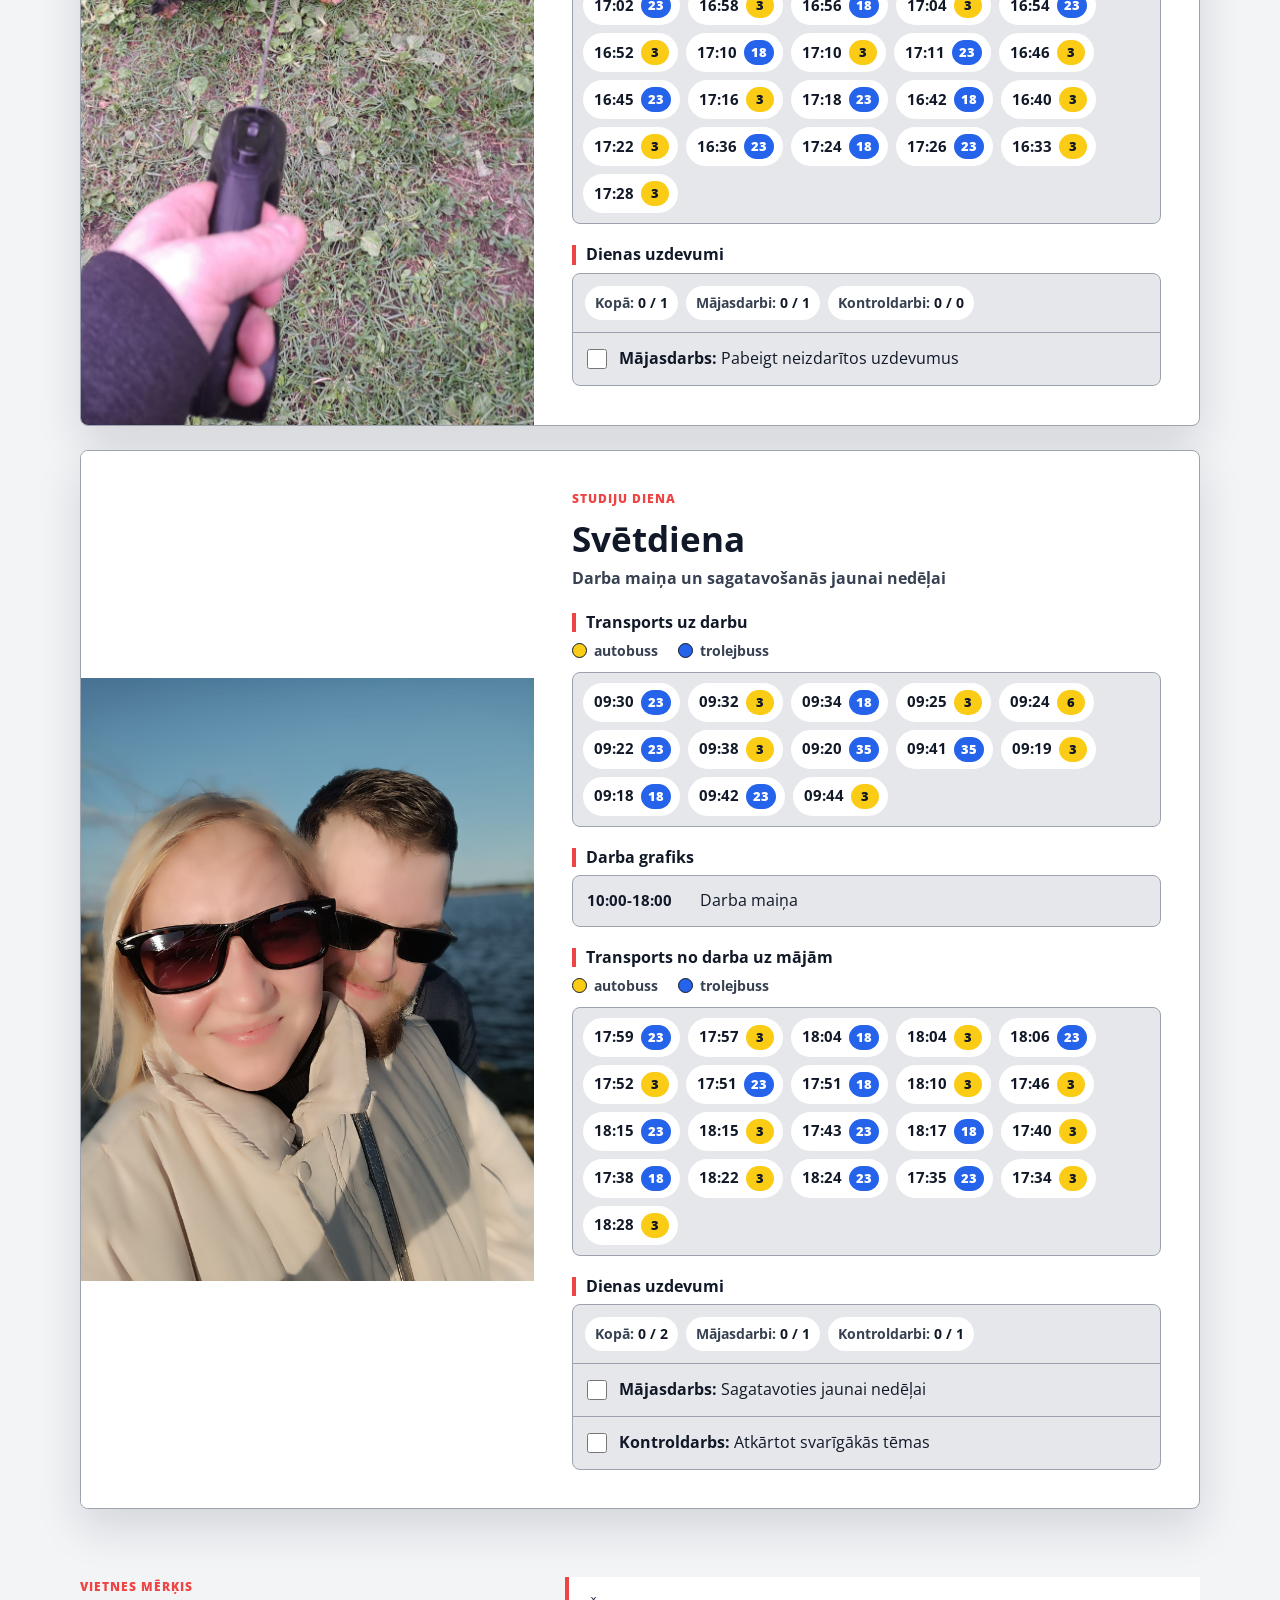
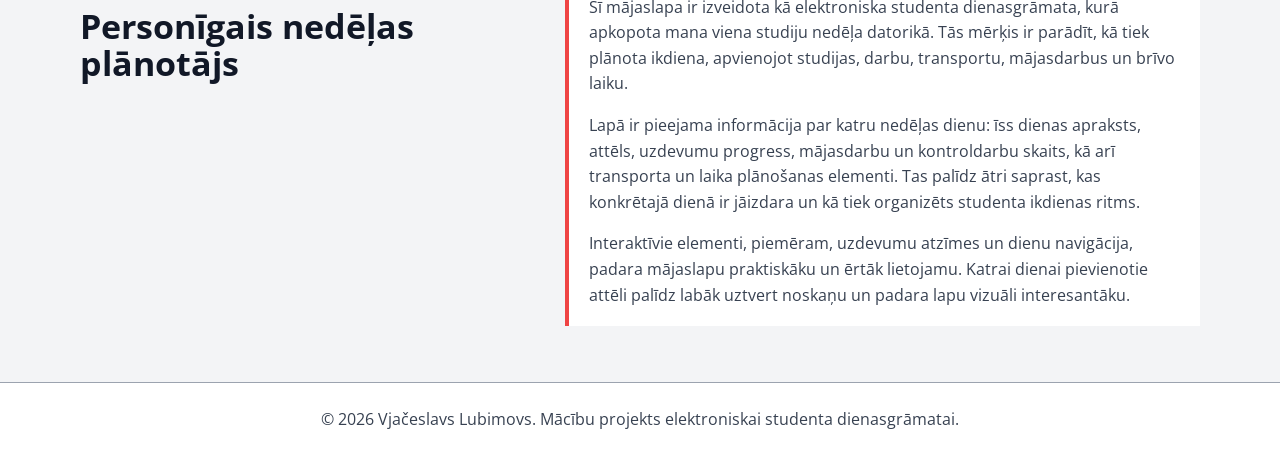
==== commit 2addb384: "Update image alt descriptions" ====
--- a/index.html
+++ b/index.html
@@ -15,7 +15,7 @@
   <header class="site-header">
     <div class="container header-layout">
       <a class="brand" href="#sakums" aria-label="Uz sākumu">
-        <img class="brand-mark" src="favicon/android-chrome-192x192.png" alt="" width="42" height="42">
+        <img class="brand-mark" src="favicon/android-chrome-192x192.png" alt="Vjačeslava Ļubimova iniciāļi VL" width="42" height="42">
         <span>
           <strong>Studenta dienasgrāmata</strong>
           <small>Datorikas nedēļa</small>
@@ -37,15 +37,19 @@
     </div>
   </header>
 
+  <a class="mobile-back-to-top" href="#sakums" aria-label="Atgriezties lapas sākumā">
+    <img src="favicon/android-chrome-192x192.png" alt="" width="42" height="42">
+  </a>
+
   <aside class="floating-task-progress" id="floating-task-progress" aria-label="Nedēļas uzdevumu progress"></aside>
 
   <main>
     <section class="hero" id="sakums" aria-labelledby="hero-title">
-      <img class="hero-image" src="images/galvena.jpg" alt="Elektroniskās studenta dienasgrāmatas titulattēls">
+      <img class="hero-image" src="images/sakums.jpeg" alt="Divi monitori un portatīvais dators ar studiju informāciju">
       <div class="hero-content container">
         <p class="eyebrow">Elektroniskā studenta dienasgrāmata</p>
         <h1 id="hero-title">Mana studiju nedēļa datorikā</h1>
-        <p class="hero-subtitle">Elektroniskā studenta dienasgrāmata</p>
+        <p class="hero-subtitle">Nedēļas lekcijas, darbi, transports un uzdevumi vienā pārskatāmā lapā.</p>
         <p class="author">Autors: Vjačeslavs Lubimovs</p>
       </div>
     </section>
@@ -66,43 +70,36 @@
       <div id="cards" class="cards"></div>
     </section>
 
-    <section class="project-description container" aria-labelledby="project-description-title">
+    <section class="project-description container" id="par-projektu" aria-labelledby="project-description-title">
       <div>
         <p class="eyebrow">Vietnes mērķis</p>
         <h2 id="project-description-title">Personīgais nedēļas plānotājs</h2>
       </div>
       <div class="project-description-text">
         <p>
-          Šī mājaslapa ir izveidota manai personīgai lietošanai, lai vienkāršotu ikdienas plānošanu
-          un labāk pārskatītu vienu studiju nedēļu. Šeit es apkopoju svarīgāko informāciju par savu
-          nedēļas ritmu: lekciju grafiku, transportu starp mājām, studijām un darbu, darba laiku,
-          mājasdarbus un kontroldarbus.
+          Šī mājaslapa ir izveidota kā elektroniska studenta dienasgrāmata, kurā apkopota mana viena
+          studiju nedēļa datorikā. Tās mērķis ir parādīt, kā tiek plānota ikdiena, apvienojot studijas,
+          darbu, transportu, mājasdarbus un brīvo laiku.
         </p>
         <p>
-          Lapa palīdz ātri saprast, kas konkrētajā dienā ir jāizdara, cikos jāiziet no mājām, kāds
-          transports ir piemērotākais un kādi uzdevumi vēl nav pabeigti. Mājasdarbu un kontroldarbu
-          interaktīvās atzīmes ir pievienotas gan praktiskai lietošanai, gan arī kā demonstrācijas
-          elements, lai parādītu, kā vietne var palīdzēt organizēt studenta ikdienu.
+          Lapā ir pieejama informācija par katru nedēļas dienu: īss dienas apraksts, attēls, uzdevumu
+          progress, mājasdarbu un kontroldarbu skaits, kā arī transporta un laika plānošanas elementi.
+          Tas palīdz ātri saprast, kas konkrētajā dienā ir jāizdara un kā tiek organizēts studenta
+          ikdienas ritms.
         </p>
         <p>
-          Katrai dienai ir pievienota arī īsa noskaņa attēlos, kas padara lapu vizuāli interesantāku
-          un vieglāk uztveramu.
+          Interaktīvie elementi, piemēram, uzdevumu atzīmes un dienu navigācija, padara mājaslapu
+          praktiskāku un ērtāk lietojamu. Katrai dienai pievienotie attēli palīdz labāk uztvert
+          noskaņu un padara lapu vizuāli interesantāku.
         </p>
       </div>
     </section>
 
   </main>
 
-  <footer class="site-footer" id="par-projektu">
+  <footer class="site-footer">
     <div class="container">
       <p>&copy; 2026 Vjačeslavs Lubimovs. Mācību projekts elektroniskai studenta dienasgrāmatai.</p>
-      <p class="footer-materials">
-        Attēli:
-        <a href="https://www.pinterest.com/" target="_blank" rel="noopener">Pinterest</a>.
-        Ikona:
-        <a href="https://favicon.io/favicon-generator/" target="_blank" rel="noopener">favicon.io</a>.
-        Materiāli izmantoti mācību nolūkiem.
-      </p>
     </div>
   </footer>
 
--- a/css/style.css
+++ b/css/style.css
@@ -178,6 +178,10 @@
   background: var(--accent);
 }
 
+.mobile-back-to-top {
+  display: none;
+}
+
 .sr-only {
   position: absolute;
   width: 1px;
@@ -417,14 +421,14 @@
   width: 100%;
   height: 100%;
   object-fit: cover;
-  filter: brightness(0.58) saturate(0.98);
+  filter: brightness(0.42) saturate(0.98);
 }
 
 .hero::after {
   content: "";
   position: absolute;
   inset: 0;
-  background: linear-gradient(180deg, rgba(0, 0, 0, 0.1), rgba(0, 0, 0, 0.62));
+  background: linear-gradient(180deg, rgba(0, 0, 0, 0.28), rgba(0, 0, 0, 0.72));
 }
 
 .hero-content {
@@ -942,19 +946,63 @@
 }
 
 @media (max-width: 620px) {
+  html {
+    scroll-padding-top: 12px;
+  }
+
+  .site-header {
+    position: static;
+  }
+
   .container {
     width: min(100% - 22px, var(--container));
   }
 
   .header-layout {
-    gap: 12px;
-  }
-
-  .brand small {
+    display: grid;
+    grid-template-columns: repeat(6, minmax(0, 1fr));
+    gap: 12px 8px;
+    padding-block: 14px;
+  }
+
+  .brand {
     display: none;
   }
 
+  .mobile-back-to-top {
+    position: fixed;
+    top: 12px;
+    left: 12px;
+    z-index: 20;
+    display: block;
+    width: 46px;
+    height: 46px;
+    border: 2px solid var(--surface);
+    border-radius: var(--radius);
+    background: var(--surface);
+    box-shadow: var(--shadow);
+    opacity: 0;
+    pointer-events: none;
+    transform: translateY(-10px);
+    transition: opacity 180ms ease, transform 180ms ease;
+  }
+
+  .mobile-back-to-top.is-visible {
+    opacity: 1;
+    pointer-events: auto;
+    transform: translateY(0);
+  }
+
+  .mobile-back-to-top img {
+    width: 100%;
+    height: 100%;
+    border-radius: calc(var(--radius) - 2px);
+    object-fit: cover;
+  }
+
   .theme-toggle {
+    grid-column: auto;
+    justify-self: center;
     width: 62px;
     height: 38px;
     max-width: 100%;
@@ -990,12 +1038,24 @@
   }
 
   .main-nav a {
+    display: grid;
+    place-items: center;
+    min-height: 48px;
     min-width: 36px;
     padding: 8px 9px;
     font-size: 0.86rem;
     text-align: center;
   }
 
+  .main-nav,
+  .main-nav ul {
+    display: contents;
+  }
+
+  .main-nav li {
+    min-width: 0;
+  }
+
   .main-nav a[data-short] {
     font-size: 0;
   }
@@ -1003,6 +1063,22 @@
   .main-nav a[data-short]::before {
     content: attr(data-short);
     font-size: 0.86rem;
+  }
+
+  .main-nav a[href="#sakums"] {
+    width: 36px;
+    height: 36px;
+    min-height: 36px;
+    justify-self: center;
+    border-radius: var(--radius);
+    background: var(--surface) url("../favicon/android-chrome-192x192.png") center / 36px 36px no-repeat;
+    font-size: 0;
+    overflow: hidden;
+    padding: 0;
+  }
+
+  .main-nav a[href="#sakums"]::before {
+    content: "";
   }
 
   .main-nav a.is-today::after {
@@ -1078,18 +1154,6 @@
 }
 
 @media (max-width: 380px) {
-  .header-layout {
-    grid-template-columns: minmax(0, 1fr) auto;
-  }
-
-  .theme-toggle {
-    justify-self: end;
-  }
-
-  .main-nav ul {
-    justify-content: flex-start;
-  }
-
   .hero h1 {
     font-size: 2rem;
   }
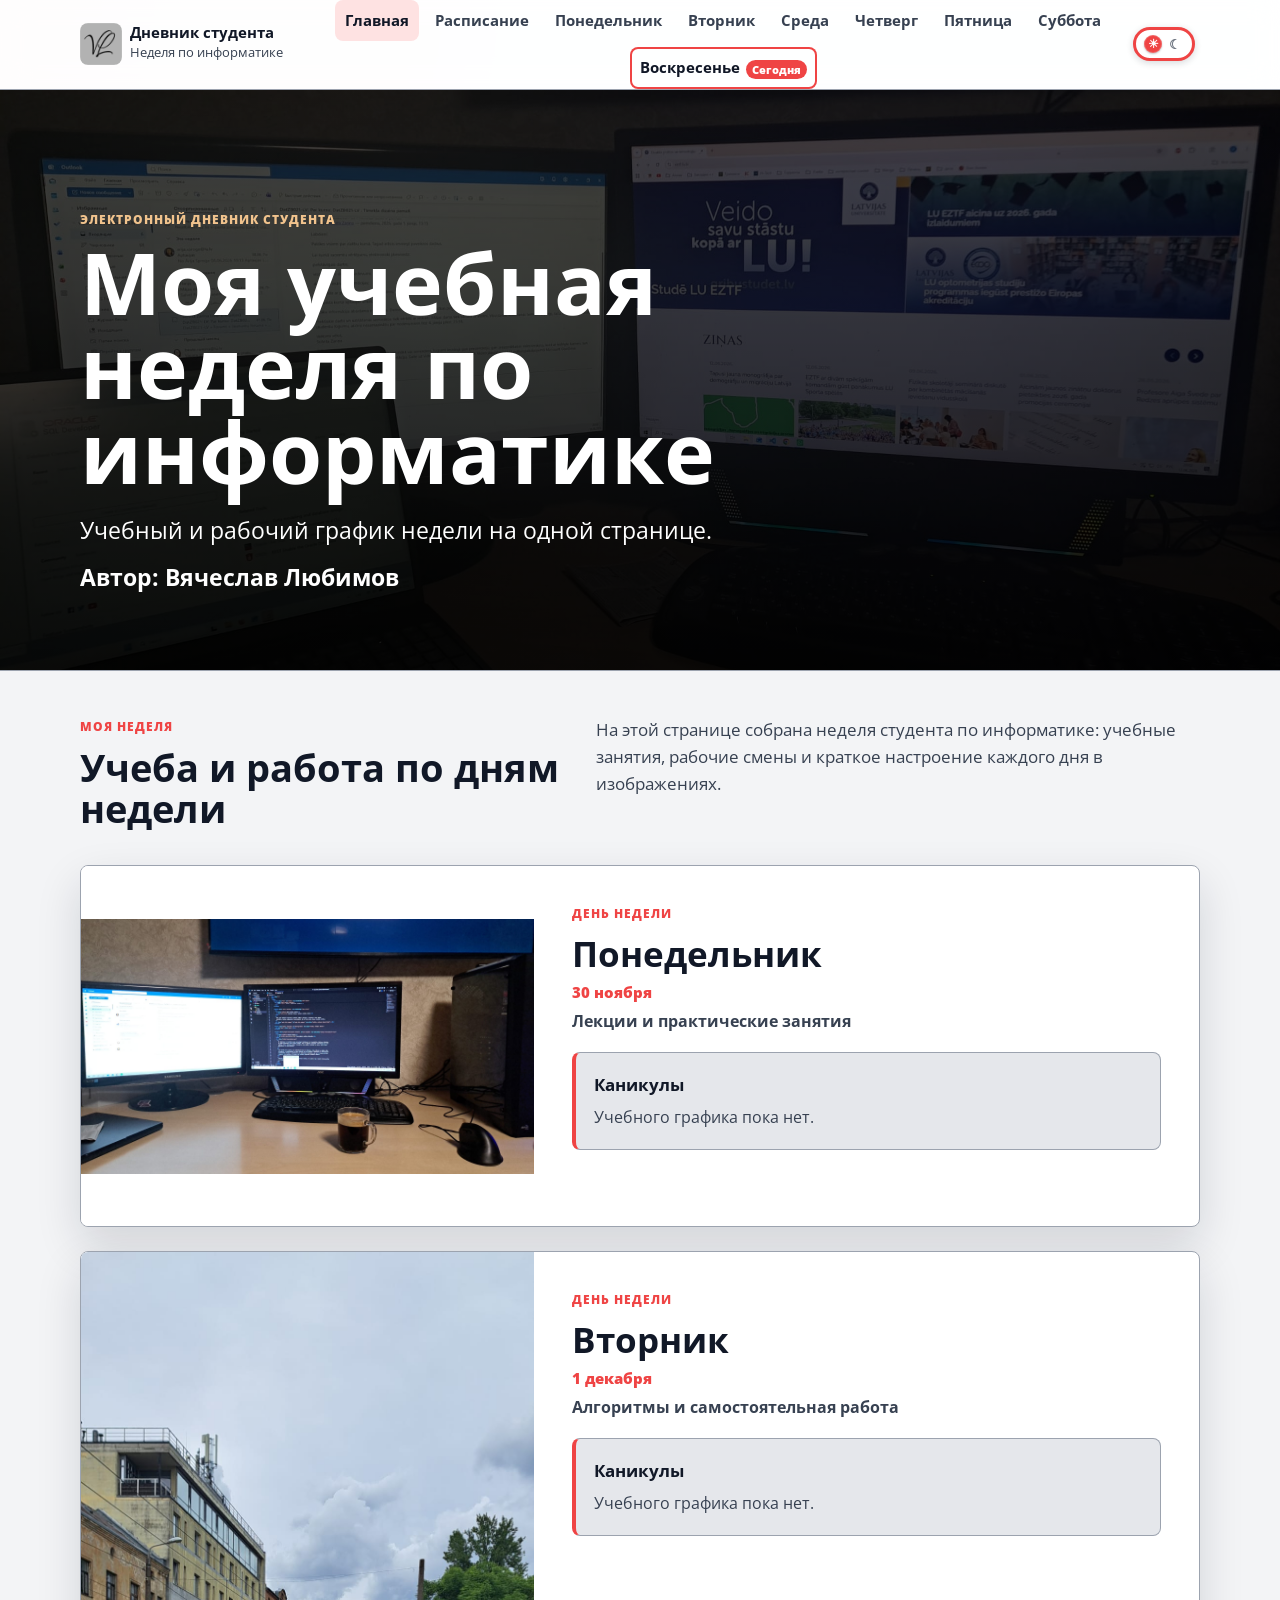
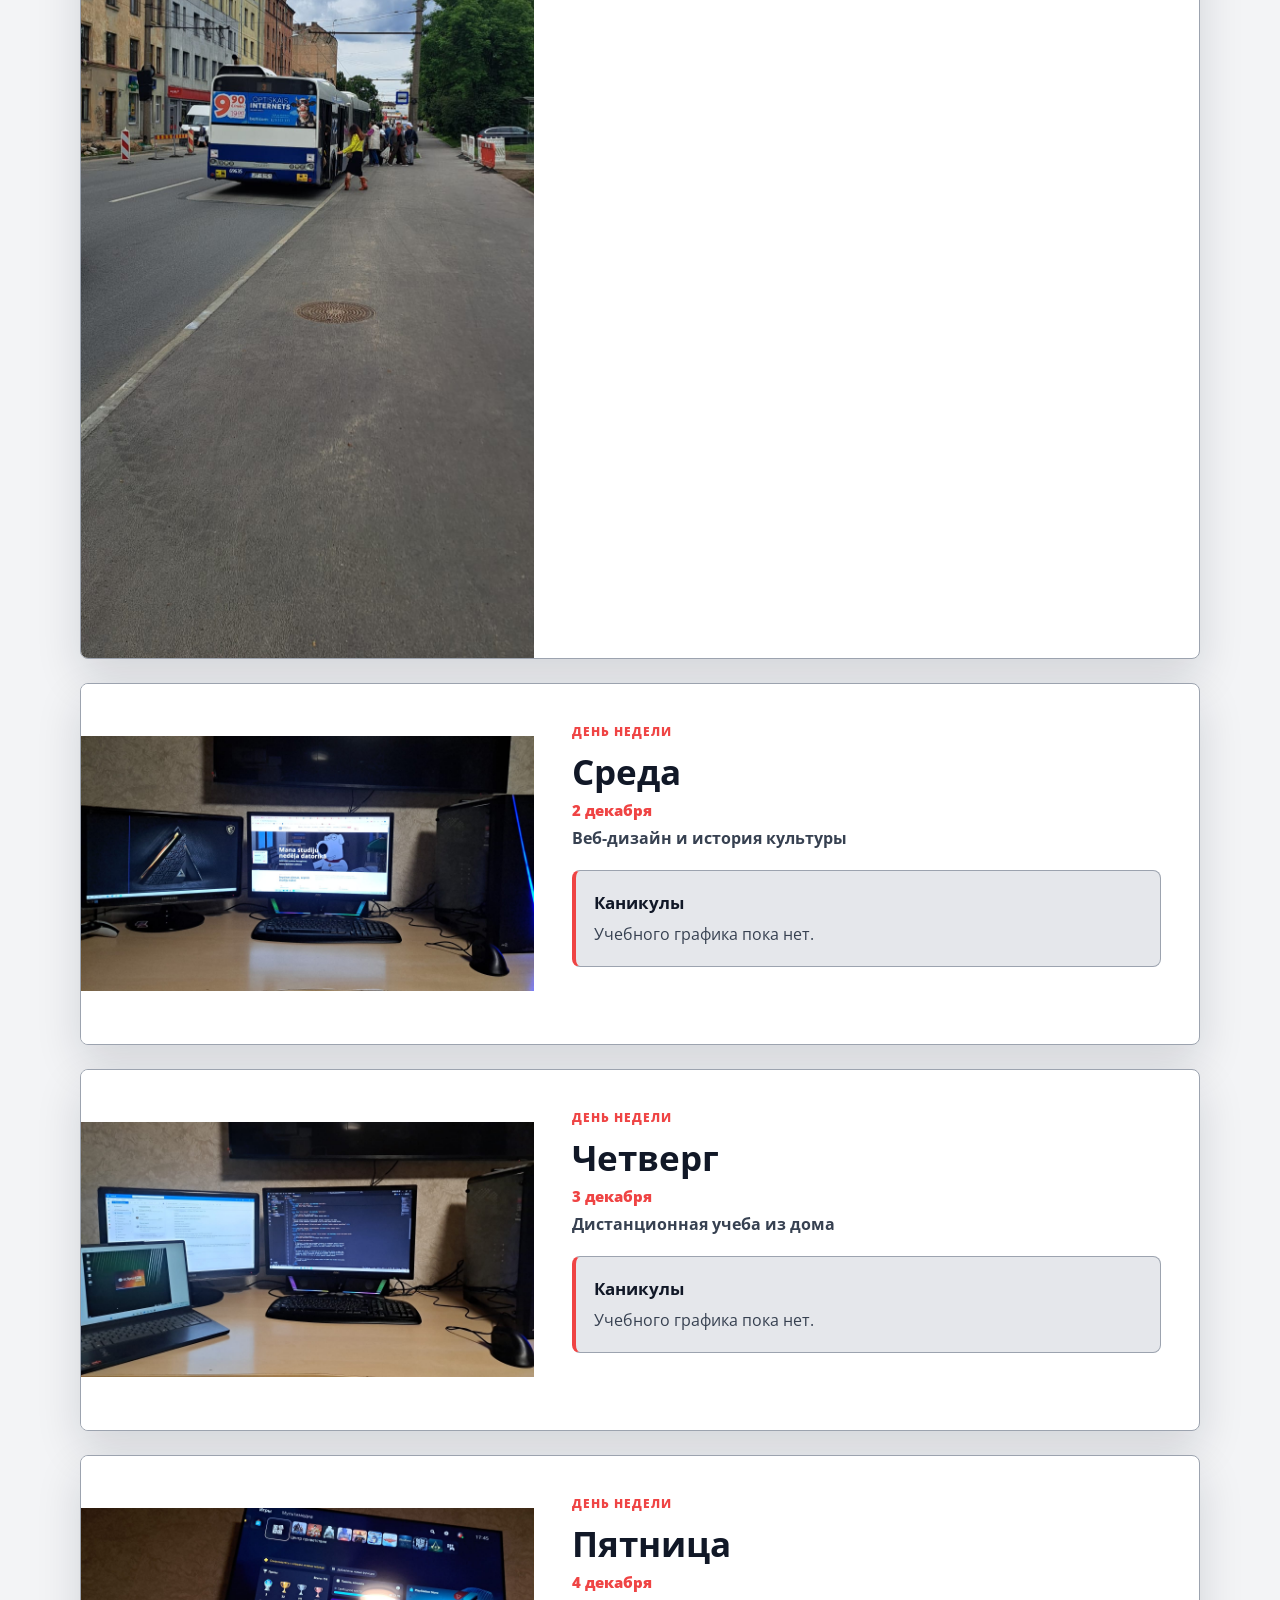
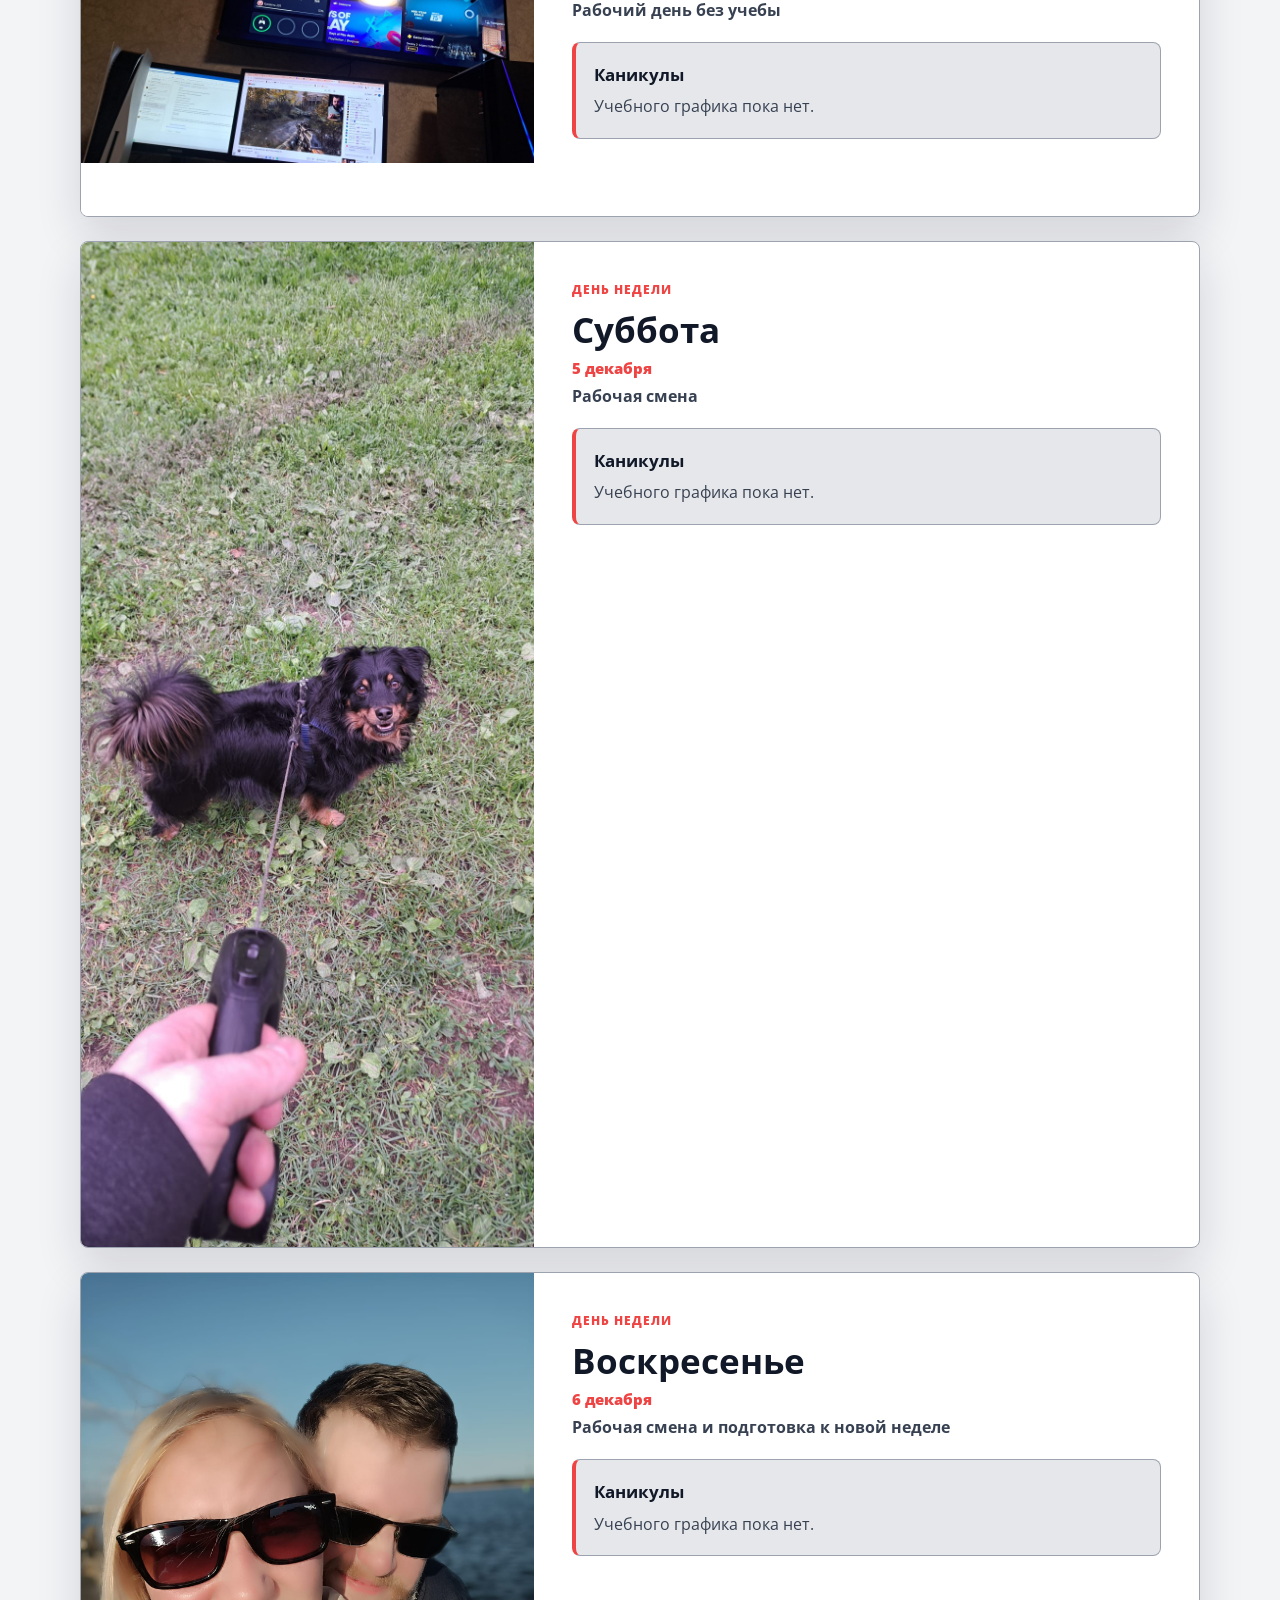
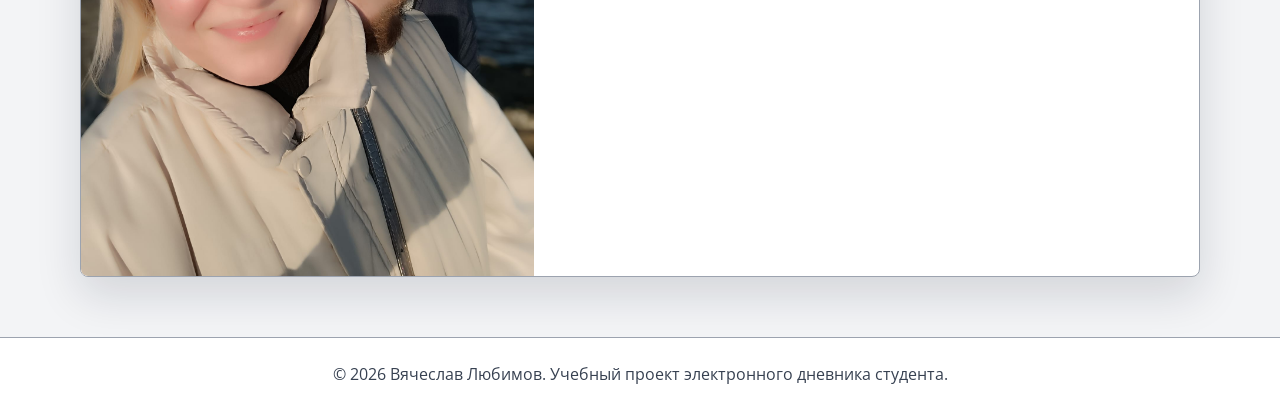
==== commit aad9765e: "07" ====
--- a/index.html
+++ b/index.html
@@ -1,9 +1,9 @@
 <!doctype html>
-<html lang="lv">
+<html lang="ru">
 <head>
   <meta charset="utf-8">
   <meta name="viewport" content="width=device-width, initial-scale=1">
-  <title>Mana studiju nedēļa datorikā</title>
+  <title>Моя учебная неделя по информатике</title>
   <link rel="icon" href="favicon/favicon.ico" sizes="any">
   <link rel="icon" type="image/png" sizes="32x32" href="favicon/favicon-32x32.png">
   <link rel="icon" type="image/png" sizes="16x16" href="favicon/favicon-16x16.png">
@@ -14,95 +14,69 @@
 <body>
   <header class="site-header">
     <div class="container header-layout">
-      <a class="brand" href="#sakums" aria-label="Uz sākumu">
-        <img class="brand-mark" src="favicon/android-chrome-192x192.png" alt="Vjačeslava Ļubimova iniciāļi VL" width="42" height="42">
+      <a class="brand" href="#glavnaya" aria-label="К началу страницы">
+        <img class="brand-mark" src="favicon/android-chrome-192x192.png" alt="Инициалы Вячеслава Любимова VL" width="42" height="42">
         <span>
-          <strong>Studenta dienasgrāmata</strong>
-          <small>Datorikas nedēļa</small>
+          <strong>Дневник студента</strong>
+          <small>Неделя по информатике</small>
         </span>
       </a>
 
-      <nav class="main-nav" aria-label="Galvenā navigācija">
+      <nav class="main-nav" aria-label="Главная навигация">
         <ul id="nav-list"></ul>
       </nav>
 
-      <button class="theme-toggle" id="theme-toggle" type="button" aria-pressed="false" aria-label="Pārslēgt tumšo tēmu">
+      <button class="theme-toggle" id="theme-toggle" type="button" aria-pressed="false" aria-label="Переключить темную тему">
         <span class="theme-toggle-track" aria-hidden="true">
           <span class="theme-toggle-icon theme-toggle-sun">☀</span>
           <span class="theme-toggle-icon theme-toggle-moon">☾</span>
           <span class="theme-toggle-thumb"></span>
         </span>
-        <span class="sr-only" id="theme-toggle-label">Tumšā tēma</span>
+        <span class="sr-only" id="theme-toggle-label">Темная тема</span>
       </button>
     </div>
   </header>
 
-  <a class="mobile-back-to-top" href="#sakums" aria-label="Atgriezties lapas sākumā">
+  <a class="mobile-back-to-top" href="#glavnaya" aria-label="Вернуться к началу страницы">
     <img src="favicon/android-chrome-192x192.png" alt="" width="42" height="42">
   </a>
 
-  <aside class="floating-task-progress" id="floating-task-progress" aria-label="Nedēļas uzdevumu progress"></aside>
-
   <main>
-    <section class="hero" id="sakums" aria-labelledby="hero-title">
-      <img class="hero-image" src="images/sakums.jpeg" alt="Divi monitori un portatīvais dators ar studiju informāciju">
+    <section class="hero" id="glavnaya" aria-labelledby="hero-title">
+      <img class="hero-image" src="images/sakums.jpeg" alt="Два монитора и ноутбук с учебной информацией">
       <div class="hero-content container">
-        <p class="eyebrow">Elektroniskā studenta dienasgrāmata</p>
-        <h1 id="hero-title">Mana studiju nedēļa datorikā</h1>
-        <p class="hero-subtitle">Nedēļas lekcijas, darbi, transports un uzdevumi vienā pārskatāmā lapā.</p>
-        <p class="author">Autors: Vjačeslavs Lubimovs</p>
+        <p class="eyebrow">Электронный дневник студента</p>
+        <h1 id="hero-title">Моя учебная неделя по информатике</h1>
+        <p class="hero-subtitle">Учебный и рабочий график недели на одной странице.</p>
+        <p class="author">Автор: Вячеслав Любимов</p>
       </div>
     </section>
 
     <section class="intro container" aria-labelledby="intro-title">
       <div>
-        <p class="eyebrow">Mana studiju nedēļa</p>
-        <h2 id="intro-title">Septiņas dienas, septiņi studiju stāsti</h2>
+        <p class="eyebrow">Моя неделя</p>
+        <h2 id="intro-title">Учеба и работа по дням недели</h2>
       </div>
       <p>
-        Šajā lapā apkopota datorikas studenta nedēļa: lekcijas, transports starp mājām,
-        studijām un darbu, mājasdarbi, kontroldarbi, kā arī īsa katras dienas noskaņa attēlos.
+        На этой странице собрана неделя студента по информатике: учебные занятия,
+        рабочие смены и краткое настроение каждого дня в изображениях.
       </p>
-      <div class="week-task-summary" id="week-task-summary" aria-label="Nedēļas uzdevumu kopsavilkums"></div>
     </section>
 
-    <section class="diary container" id="dienasgramata" aria-label="Studiju nedēļas dienas">
+    <section class="diary container" id="dnevnik" aria-label="Дни учебной недели">
       <div id="cards" class="cards"></div>
-    </section>
-
-    <section class="project-description container" id="par-projektu" aria-labelledby="project-description-title">
-      <div>
-        <p class="eyebrow">Vietnes mērķis</p>
-        <h2 id="project-description-title">Personīgais nedēļas plānotājs</h2>
-      </div>
-      <div class="project-description-text">
-        <p>
-          Šī mājaslapa ir izveidota kā elektroniska studenta dienasgrāmata, kurā apkopota mana viena
-          studiju nedēļa datorikā. Tās mērķis ir parādīt, kā tiek plānota ikdiena, apvienojot studijas,
-          darbu, transportu, mājasdarbus un brīvo laiku.
-        </p>
-        <p>
-          Lapā ir pieejama informācija par katru nedēļas dienu: īss dienas apraksts, attēls, uzdevumu
-          progress, mājasdarbu un kontroldarbu skaits, kā arī transporta un laika plānošanas elementi.
-          Tas palīdz ātri saprast, kas konkrētajā dienā ir jāizdara un kā tiek organizēts studenta
-          ikdienas ritms.
-        </p>
-        <p>
-          Interaktīvie elementi, piemēram, uzdevumu atzīmes un dienu navigācija, padara mājaslapu
-          praktiskāku un ērtāk lietojamu. Katrai dienai pievienotie attēli palīdz labāk uztvert
-          noskaņu un padara lapu vizuāli interesantāku.
-        </p>
-      </div>
     </section>
 
   </main>
 
   <footer class="site-footer">
     <div class="container">
-      <p>&copy; 2026 Vjačeslavs Lubimovs. Mācību projekts elektroniskai studenta dienasgrāmatai.</p>
+      <p>&copy; 2026 Вячеслав Любимов. Учебный проект электронного дневника студента.</p>
     </div>
   </footer>
 
+  <script src="js/schedules.js"></script>
+  <script src="js/work-schedules.js"></script>
   <script src="js/data.js"></script>
   <script src="js/script.js"></script>
 </body>
--- a/css/style.css
+++ b/css/style.css
@@ -86,98 +86,6 @@
   backdrop-filter: blur(14px);
 }
 
-.floating-task-progress {
-  position: fixed;
-  top: 50%;
-  left: 14px;
-  z-index: 9;
-  display: grid;
-  width: 210px;
-  gap: 10px;
-  border: 1px solid var(--line);
-  border-left: 4px solid var(--accent);
-  border-radius: var(--radius);
-  background: color-mix(in srgb, var(--surface) 94%, transparent);
-  box-shadow: var(--shadow);
-  padding: 16px;
-  backdrop-filter: blur(14px);
-  transform: translateY(-50%);
-}
-
-.floating-task-progress h2 {
-  margin: 0 0 4px;
-  color: var(--accent-strong);
-  font-size: 1rem;
-  line-height: 1.2;
-}
-
-.floating-progress-item {
-  display: grid;
-  gap: 7px;
-  width: 100%;
-  border: 1px solid var(--line);
-  border-radius: var(--radius);
-  background: var(--surface-soft);
-  color: var(--text);
-  padding: 10px;
-}
-
-.floating-progress-item:hover {
-  border-color: var(--accent);
-}
-
-.floating-progress-label {
-  display: flex;
-  justify-content: space-between;
-  gap: 8px;
-  width: 100%;
-  border: 0;
-  background: transparent;
-  color: var(--text);
-  cursor: pointer;
-  padding: 0;
-  font-size: 0.82rem;
-  font-weight: 800;
-  text-align: left;
-}
-
-.floating-progress-label strong {
-  color: var(--accent);
-  white-space: nowrap;
-}
-
-.floating-progress-track {
-  display: grid;
-  grid-auto-flow: column;
-  grid-auto-columns: 1fr;
-  gap: 3px;
-  height: 7px;
-  background: transparent;
-}
-
-.floating-progress-segment {
-  display: block;
-  width: 100%;
-  height: 100%;
-  border: 1px solid var(--line);
-  border-radius: 999px;
-  background: var(--surface);
-  cursor: pointer;
-  padding: 0;
-}
-
-.floating-progress-segment:hover,
-.floating-progress-segment:focus-visible {
-  border-color: var(--accent);
-  background: var(--accent-soft);
-  transform: scaleY(1.7);
-}
-
-.floating-progress-segment.is-completed {
-  border-color: var(--accent);
-  background: var(--accent);
-}
-
 .mobile-back-to-top {
   display: none;
 }
@@ -276,7 +184,7 @@
 }
 
 .main-nav a.is-today::after {
-  content: "Šodien";
+  content: "Сегодня";
   margin-left: 6px;
   border-radius: 999px;
   background: var(--accent);
@@ -491,68 +399,122 @@
   font-size: 1.05rem;
 }
 
-.week-task-summary {
-  grid-column: 1 / -1;
-  display: grid;
-  grid-template-columns: repeat(4, minmax(0, 1fr));
-  gap: 12px;
-  margin-top: 4px;
-}
-
-.week-summary-item {
-  display: grid;
-  gap: 2px;
+.page-title {
+  padding-block: 52px 24px;
+}
+
+.page-title h1 {
+  margin: 0;
+  font-size: clamp(2rem, 5vw, 3.7rem);
+  line-height: 1.04;
+}
+
+.page-title p:last-child {
+  max-width: 760px;
+  margin: 14px 0 0;
+  color: var(--muted);
+  font-size: 1.05rem;
+}
+
+.month-schedule {
+  display: grid;
+  gap: 10px;
+  width: min(100% - 32px, 640px);
   border: 1px solid var(--line);
   border-radius: var(--radius);
   background: var(--surface);
-  padding: 14px 16px;
+  padding: 18px;
   box-shadow: 0 8px 24px rgba(17, 24, 39, 0.08);
-}
-
-.week-summary-item strong {
-  color: var(--accent);
-  font-size: 1.65rem;
+  margin-inline: auto;
+  margin-bottom: 60px;
+}
+
+.calendar-weekdays,
+.calendar-grid {
+  display: grid;
+  grid-template-columns: repeat(7, minmax(0, 1fr));
+  gap: 6px;
+}
+
+.calendar-weekdays span {
+  color: var(--accent-strong);
+  font-size: 0.78rem;
+  font-weight: 800;
+  text-align: center;
+}
+
+.calendar-day {
+  position: relative;
+  display: grid;
+  align-content: start;
+  justify-items: center;
+  gap: 4px;
+  min-height: 54px;
+  border: 2px solid transparent;
+  border-radius: 2px;
+  color: var(--text);
+  padding: 6px 3px 5px;
+}
+
+.calendar-day strong {
+  font-size: 0.96rem;
+  font-weight: 600;
   line-height: 1;
 }
 
-.week-summary-item span {
+.calendar-day.is-other-month {
+  color: color-mix(in srgb, var(--muted) 62%, transparent);
+}
+
+.calendar-day.is-selected {
+  border-color: #0d8cff;
+  box-shadow: inset 0 0 0 2px #0d8cff;
+}
+
+.calendar-day ul {
+  display: grid;
+  gap: 2px;
+  margin: 0;
+  padding: 0;
+  list-style: none;
+}
+
+.calendar-day li {
+  border-radius: 4px;
+  background: var(--accent);
+  color: #ffffff;
+  font-size: 0.66rem;
+  font-weight: 800;
+  line-height: 1.1;
+  padding: 3px 4px;
+  text-align: center;
+}
+
+.calendar-day p {
+  margin: 0;
   color: var(--muted);
-  font-size: 0.88rem;
+  font-size: 0.66rem;
+  font-weight: 700;
+  line-height: 1;
+}
+
+.calendar-day.is-day-off p {
+  color: var(--accent-strong);
+}
+
+.month-empty-message {
+  grid-column: 1 / -1;
+  margin: 0;
+  border: 1px solid var(--line);
+  border-radius: var(--radius);
+  background: var(--surface-soft);
+  color: var(--muted);
+  padding: 18px;
   font-weight: 700;
 }
 
 .diary {
   padding-block: 18px 60px;
-}
-
-.project-description {
-  display: grid;
-  grid-template-columns: minmax(240px, 0.72fr) 1fr;
-  gap: 28px;
-  align-items: start;
-  scroll-margin-top: 104px;
-  padding-block: 8px 56px;
-}
-
-.project-description h2 {
-  margin: 0;
-  font-size: clamp(1.55rem, 3vw, 2.15rem);
-  line-height: 1.1;
-}
-
-.project-description-text {
-  border-left: 4px solid var(--accent);
-  background: var(--surface);
-  color: var(--muted);
-  padding: 18px 20px;
-}
-
-.project-description-text p {
-  margin: 0;
-}
-
-.project-description-text p + p {
-  margin-top: 16px;
 }
 
 .cards {
@@ -599,6 +561,17 @@
   margin: 8px 0 18px;
   color: var(--muted);
   font-weight: 700;
+}
+
+.card-date {
+  margin: 8px 0 0;
+  color: var(--accent);
+  font-size: 0.92rem;
+  font-weight: 800;
+}
+
+.card-date + .card-subtitle {
+  margin-top: 4px;
 }
 
 .day-block {
@@ -635,188 +608,8 @@
   color: var(--muted);
 }
 
-.recommendation-empty {
-  margin: 0 0 8px;
-  color: var(--muted);
-  font-size: 0.93rem;
-  font-weight: 700;
-}
-
-.transport-legend {
-  display: flex;
-  flex-wrap: wrap;
-  gap: 10px 20px;
-  margin: 0 0 10px;
-  color: var(--muted);
-  font-size: 0.86rem;
-  font-weight: 700;
-}
-
-.transport-legend span {
-  display: inline-flex;
-  align-items: center;
-  gap: 7px;
-}
-
-.transport-legend i {
-  width: 15px;
-  height: 15px;
-  border: 1px solid var(--text);
-  border-radius: 50%;
-}
-
-.transport-legend .route-blue {
-  background: #2563eb;
-}
-
-.transport-legend .route-yellow {
-  background: #facc15;
-}
-
-.recommendation-list {
-  display: flex;
-  flex-wrap: wrap;
-  gap: 8px;
-  border: 1px solid var(--line);
-  border-radius: var(--radius);
-  background: var(--surface-soft);
-  padding: 10px;
-}
-
-.recommendation-pill {
-  display: inline-flex;
-  align-items: center;
-  gap: 7px;
-  max-width: 100%;
-  border: 1px solid transparent;
-  border-radius: 999px;
-  background: var(--surface);
-  color: var(--text);
-  padding: 6px 8px 6px 10px;
-  overflow-wrap: anywhere;
-}
-
-.recommendation-pill strong {
-  color: var(--accent-strong);
-  font-size: 0.92rem;
-}
-
-.recommendation-pill em {
-  display: inline-grid;
-  place-items: center;
-  min-width: 28px;
-  min-height: 24px;
-  border-radius: 999px;
-  font-style: normal;
-  font-weight: 900;
-  font-size: 0.82rem;
-  padding: 2px 7px;
-}
-
-.recommendation-pill .route-blue {
-  background: #2563eb;
-  color: #ffffff;
-}
-
-.recommendation-pill .route-yellow {
-  background: #facc15;
-  color: #111827;
-}
-
-.task-panel {
-  overflow: hidden;
-  border: 1px solid var(--line);
-  border-radius: var(--radius);
-  background: var(--surface-soft);
-}
-
-.task-counters {
-  display: flex;
-  flex-wrap: wrap;
-  gap: 8px;
-  border-bottom: 1px solid var(--line);
-  padding: 12px;
-}
-
-.task-counter {
-  border-radius: 999px;
-  background: var(--surface);
-  color: var(--muted);
-  font-size: 0.88rem;
-  font-weight: 700;
-  padding: 6px 10px;
-}
-
-.task-counter strong {
-  color: var(--accent-strong);
-}
-
-.task-list {
-  display: grid;
-  margin: 0;
-  padding: 0;
-  list-style: none;
-}
-
-.task-item {
-  border-bottom: 1px solid var(--line);
-}
-
-.task-item:last-child {
-  border-bottom: 0;
-}
-
-.task-item.is-highlighted {
-  background: var(--accent-soft);
-  box-shadow: inset 4px 0 0 var(--accent);
-}
-
-.task-item label {
-  display: grid;
-  grid-template-columns: auto minmax(0, 1fr) auto;
-  align-items: center;
-  gap: 12px;
-  cursor: pointer;
-  padding: 13px 14px;
-}
-
-.task-item input {
-  width: 20px;
-  height: 20px;
-  margin: 0;
-  accent-color: var(--accent);
-  cursor: pointer;
-}
-
-.task-text {
-  display: flex;
-  flex-wrap: wrap;
-  gap: 4px;
-  min-width: 0;
-}
-
-.task-text strong {
-  color: var(--accent-strong);
-}
-
-.task-status {
-  display: none;
-  border-radius: 999px;
-  background: var(--accent);
-  color: #ffffff;
-  font-size: 0.76rem;
-  font-weight: 800;
-  padding: 4px 8px;
-}
-
-.task-item.is-completed .task-text {
-  color: var(--muted);
-  opacity: 0.7;
-  text-decoration: line-through;
-}
-
-.task-item.is-completed .task-status {
-  display: inline-flex;
+.vacation-block {
+  border-left: 4px solid var(--accent);
 }
 
 .table-wrap {
@@ -860,6 +653,10 @@
   white-space: nowrap;
 }
 
+.time-only-table th {
+  width: auto;
+}
+
 .site-footer {
   border-top: 1px solid var(--line);
   background: var(--surface);
@@ -888,27 +685,7 @@
   outline-offset: 3px;
 }
 
-@media (max-width: 1480px) {
-  .floating-task-progress {
-    position: static;
-    width: min(100% - 32px, var(--container));
-    grid-template-columns: repeat(3, minmax(0, 1fr));
-    margin: 24px auto 0;
-    border-left: 4px solid var(--accent);
-    padding: 14px;
-    transform: none;
-  }
-
-  .floating-task-progress h2 {
-    grid-column: 1 / -1;
-  }
-}
-
 @media (max-width: 920px) {
-  .floating-task-progress {
-    display: none;
-  }
-
   .header-layout {
     grid-template-columns: 1fr auto;
     padding-block: 12px;
@@ -929,13 +706,8 @@
   }
 
   .intro,
-  .project-description,
   .diary-card {
     grid-template-columns: 1fr;
-  }
-
-  .week-task-summary {
-    grid-template-columns: repeat(2, minmax(0, 1fr));
   }
 
   .card-image-wrap img {
@@ -1065,7 +837,7 @@
     font-size: 0.86rem;
   }
 
-  .main-nav a[href="#sakums"] {
+  .main-nav a[href="#glavnaya"] {
     width: 36px;
     height: 36px;
     min-height: 36px;
@@ -1077,7 +849,7 @@
     padding: 0;
   }
 
-  .main-nav a[href="#sakums"]::before {
+  .main-nav a[href="#glavnaya"]::before {
     content: "";
   }
 
@@ -1130,24 +902,6 @@
     padding: 20px;
   }
 
-  .floating-task-progress {
-    grid-template-columns: 1fr;
-    width: min(100% - 22px, var(--container));
-  }
-
-  .floating-task-progress h2 {
-    grid-column: auto;
-  }
-
-  .task-item label {
-    grid-template-columns: auto minmax(0, 1fr);
-  }
-
-  .task-status {
-    grid-column: 2;
-    justify-self: start;
-  }
-
   table {
     min-width: min(340px, 100%);
   }
@@ -1158,10 +912,6 @@
     font-size: 2rem;
   }
 
-  .week-task-summary {
-    grid-template-columns: 1fr;
-  }
-
   .card-content {
     padding-inline: 16px;
   }
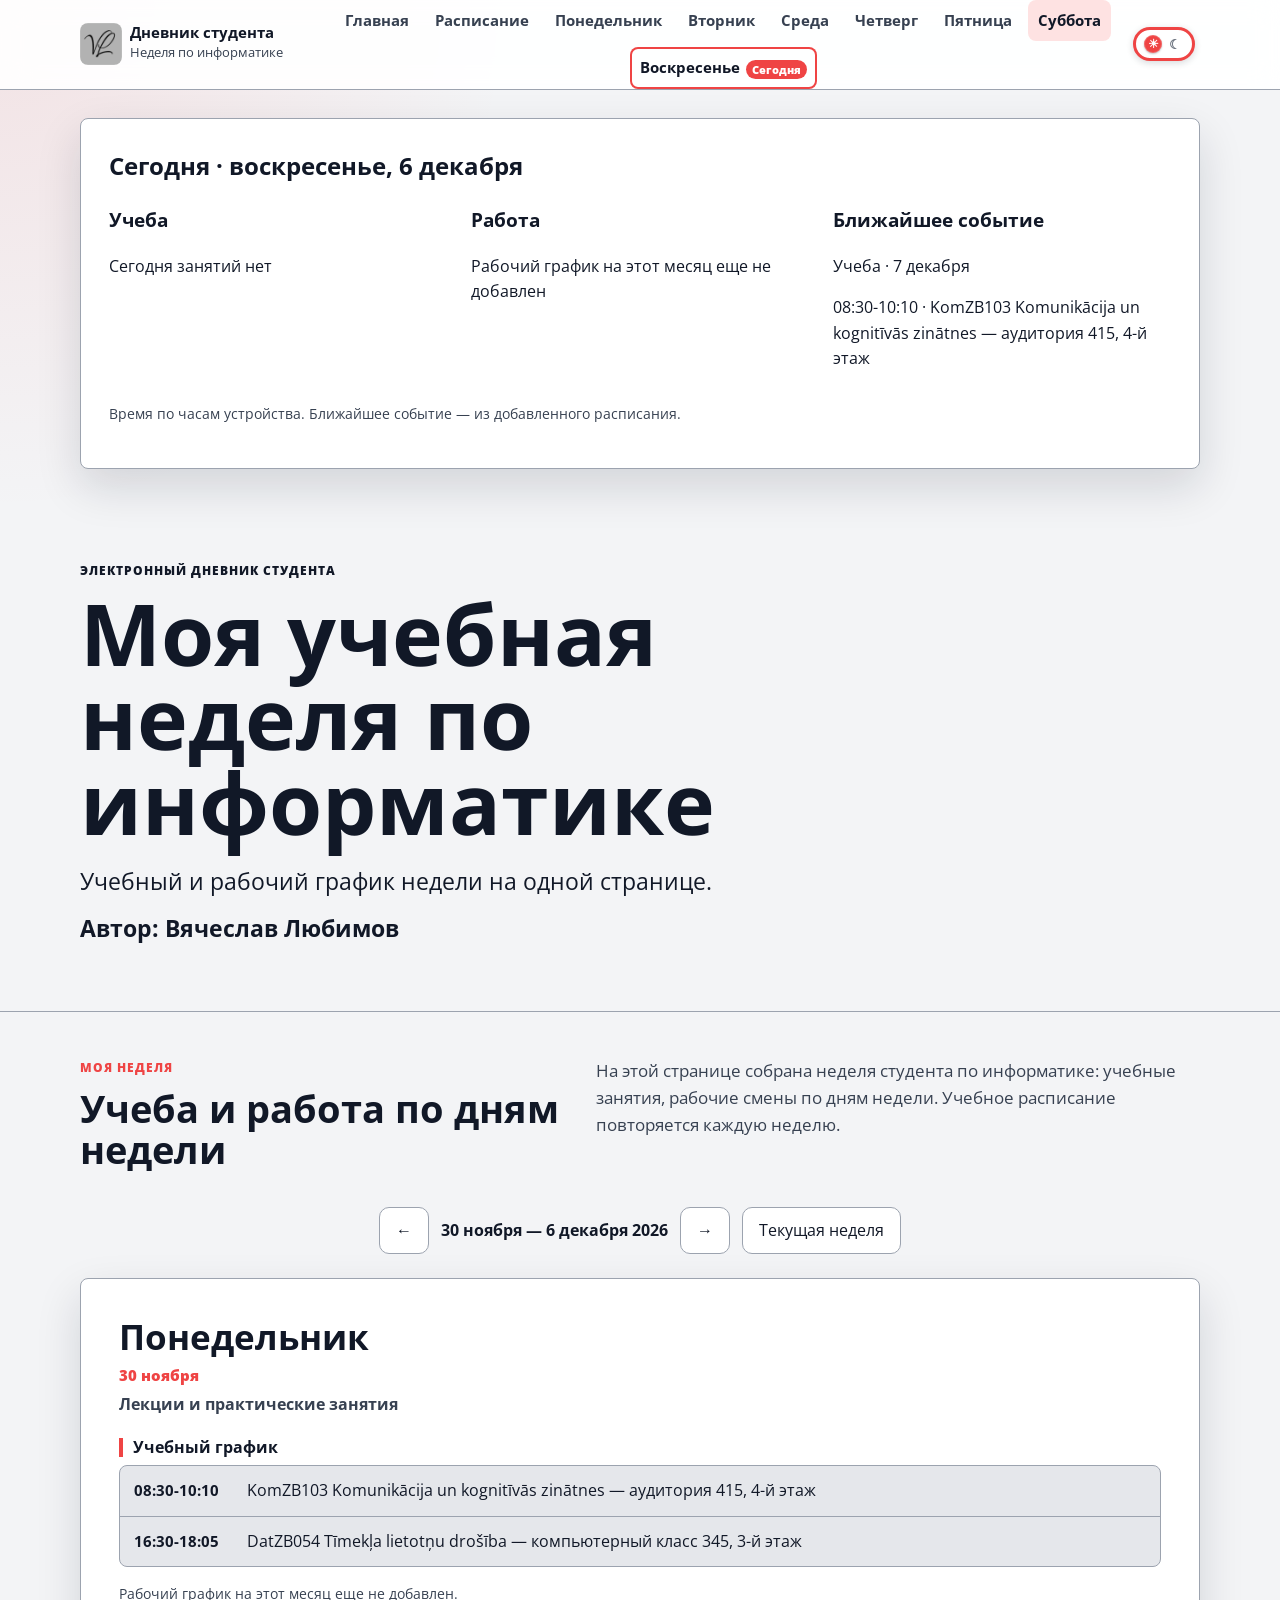
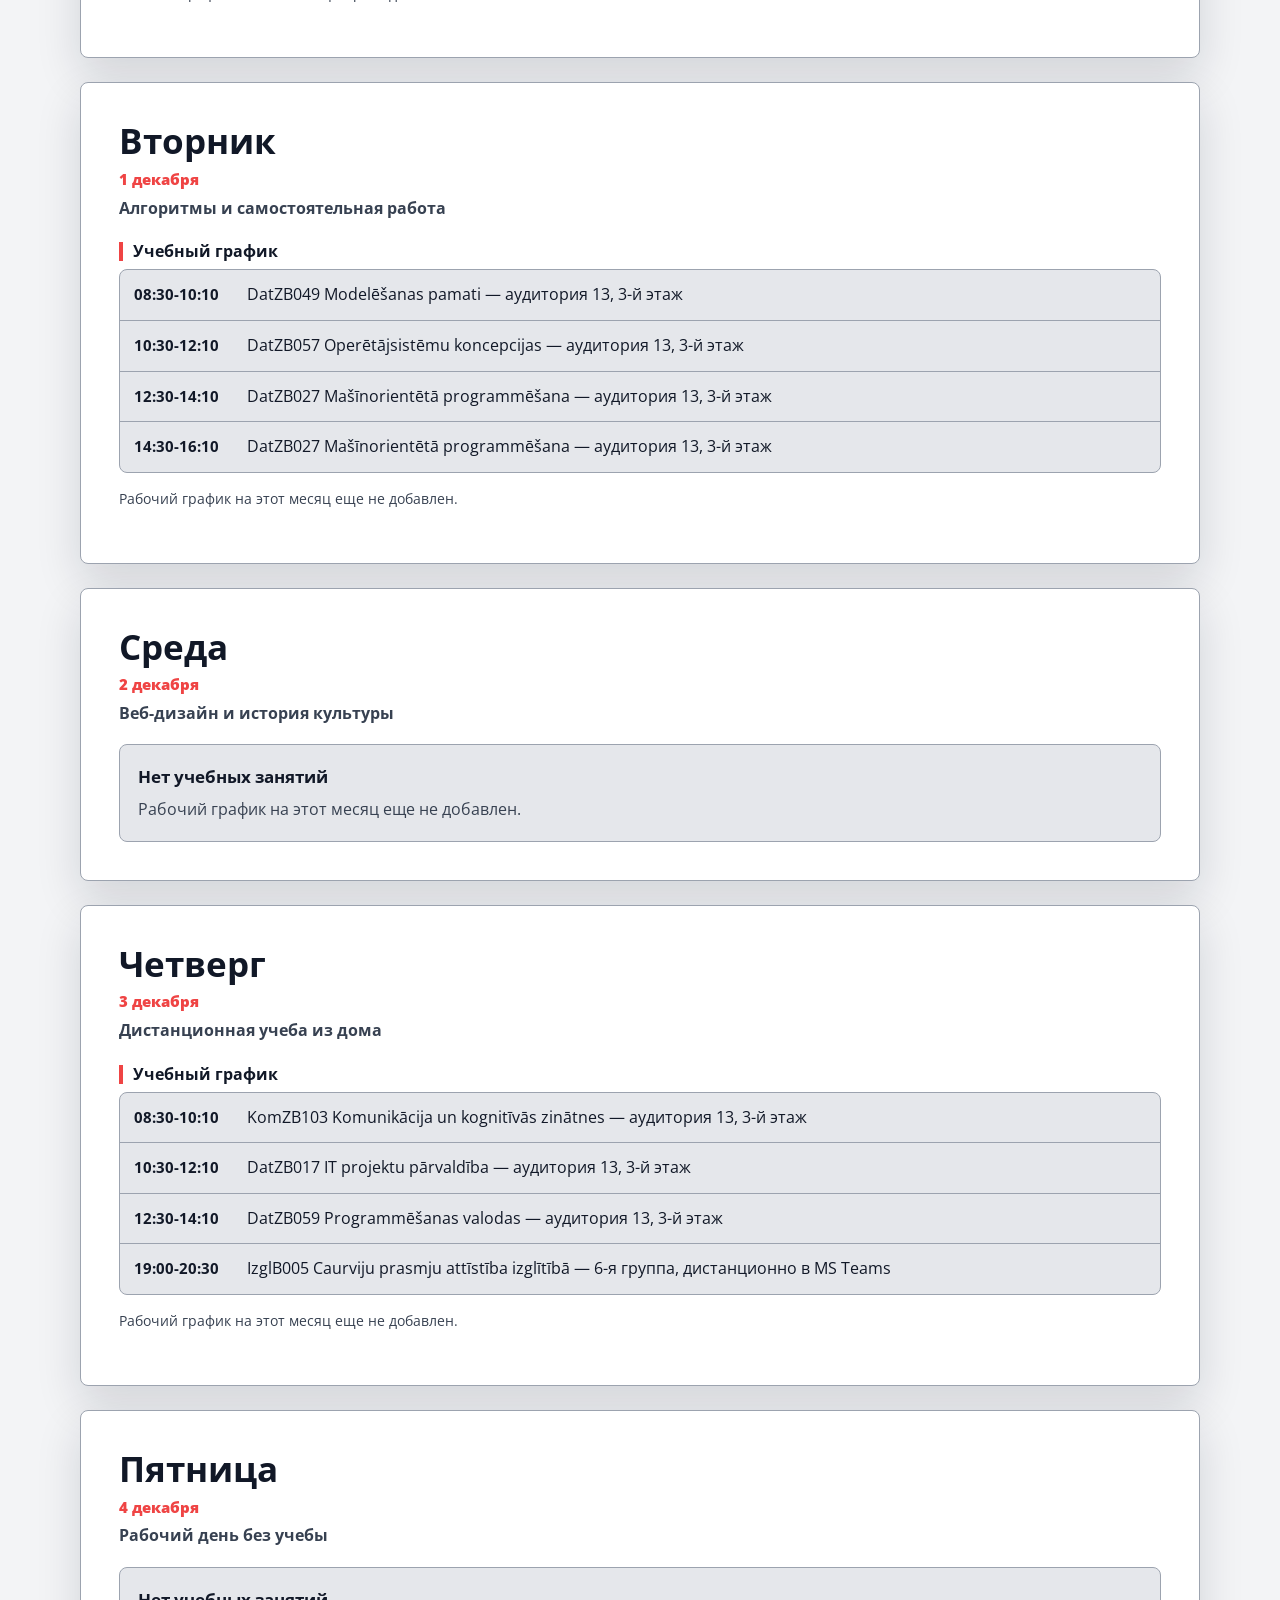
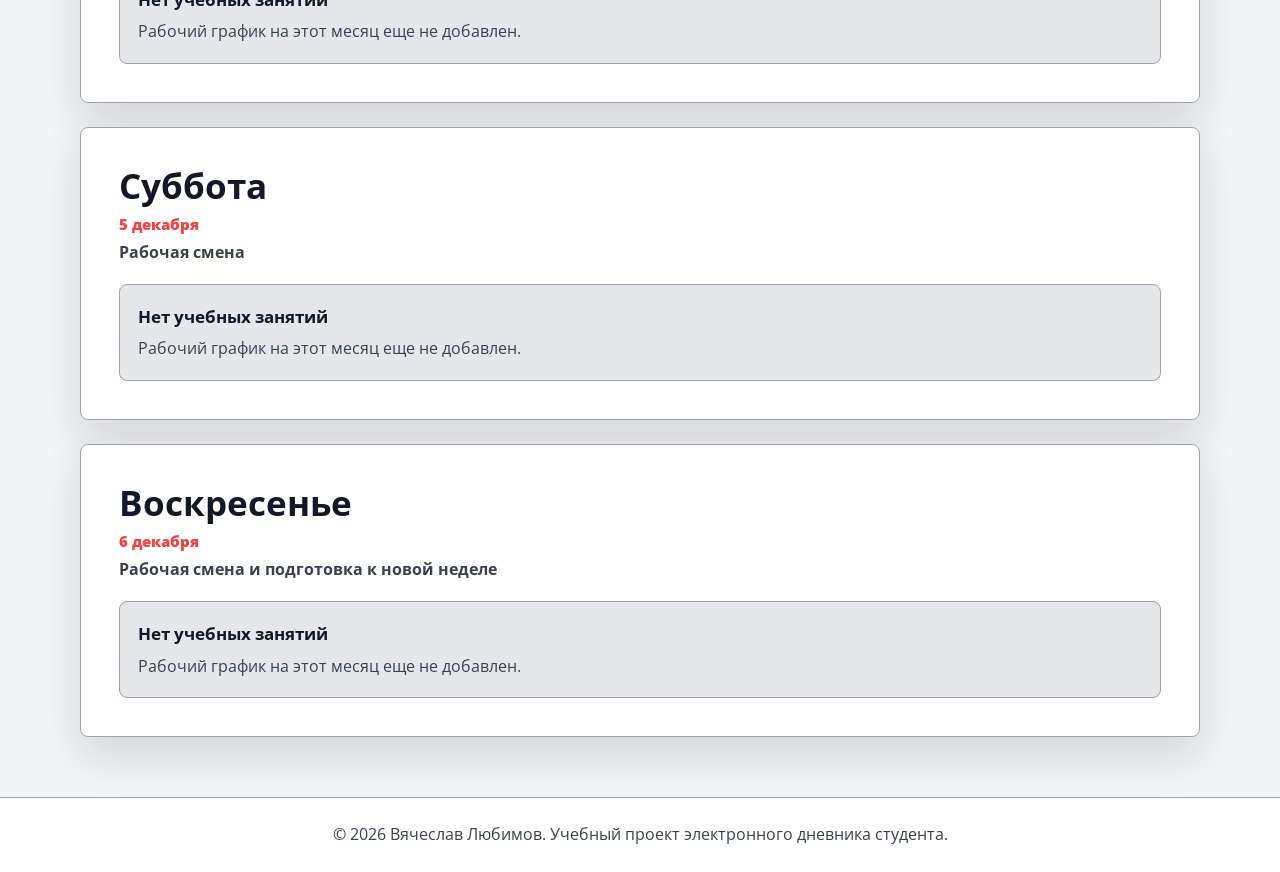
==== commit a8282ef2: "Add recurring study schedule, October shifts and date navigation" ====
--- a/index.html
+++ b/index.html
@@ -42,8 +42,8 @@
   </a>
 
   <main>
+    <section class="container today-summary" id="today-summary" aria-labelledby="today-title"></section>
     <section class="hero" id="glavnaya" aria-labelledby="hero-title">
-      <img class="hero-image" src="images/sakums.jpeg" alt="Два монитора и ноутбук с учебной информацией">
       <div class="hero-content container">
         <p class="eyebrow">Электронный дневник студента</p>
         <h1 id="hero-title">Моя учебная неделя по информатике</h1>
@@ -59,11 +59,17 @@
       </div>
       <p>
         На этой странице собрана неделя студента по информатике: учебные занятия,
-        рабочие смены и краткое настроение каждого дня в изображениях.
+        рабочие смены по дням недели. Учебное расписание повторяется каждую неделю.
       </p>
     </section>
 
     <section class="diary container" id="dnevnik" aria-label="Дни учебной недели">
+      <div class="period-controls" aria-label="Выбор недели">
+        <button type="button" id="week-prev" aria-label="Предыдущая неделя">←</button>
+        <strong id="week-label" aria-live="polite"></strong>
+        <button type="button" id="week-next" aria-label="Следующая неделя">→</button>
+        <button type="button" id="week-current">Текущая неделя</button>
+      </div>
       <div id="cards" class="cards"></div>
     </section>
 
@@ -75,9 +81,10 @@
     </div>
   </footer>
 
-  <script src="js/schedules.js"></script>
+  <script src="js/study-schedules.js"></script>
   <script src="js/work-schedules.js"></script>
   <script src="js/data.js"></script>
+  <script src="js/today.js"></script>
   <script src="js/script.js"></script>
 </body>
 </html>
--- a/css/style.css
+++ b/css/style.css
@@ -316,34 +316,18 @@
 .hero {
   position: relative;
   scroll-margin-top: 104px;
-  min-height: 560px;
+  min-height: 0;
   display: grid;
   align-items: end;
   overflow: hidden;
   border-bottom: 1px solid var(--line);
 }
 
-.hero-image {
-  position: absolute;
-  inset: 0;
-  width: 100%;
-  height: 100%;
-  object-fit: cover;
-  filter: brightness(0.42) saturate(0.98);
-}
-
-.hero::after {
-  content: "";
-  position: absolute;
-  inset: 0;
-  background: linear-gradient(180deg, rgba(0, 0, 0, 0.28), rgba(0, 0, 0, 0.72));
-}
-
 .hero-content {
   position: relative;
   z-index: 1;
-  padding-block: 120px 74px;
-  color: #ffffff;
+  padding-block: 64px;
+  color: var(--text);
 }
 
 .eyebrow,
@@ -357,7 +341,7 @@
 }
 
 .hero .eyebrow {
-  color: #f1c38d;
+  color: var(--accent-strong);
 }
 
 .hero h1 {
@@ -415,6 +399,72 @@
   color: var(--muted);
   font-size: 1.05rem;
 }
+
+.today-summary {
+  margin-block: 28px;
+  padding: clamp(16px, 3vw, 28px);
+  border: 1px solid var(--line);
+  border-radius: var(--radius);
+  background: var(--surface);
+  box-shadow: var(--shadow);
+}
+.today-summary h2 { margin-top: 0; }
+.today-grid {
+  display: grid;
+  grid-template-columns: repeat(auto-fit, minmax(min(100%, 250px), 1fr));
+  gap: 24px;
+}
+.today-grid h3 { color: var(--accent-strong); margin-top: 0; }
+.today-grid p { overflow-wrap: anywhere; }
+.schedule-note { color: var(--muted); font-size: 0.9rem; }
+.period-controls {
+  display: flex;
+  align-items: center;
+  justify-content: center;
+  flex-wrap: wrap;
+  gap: 12px;
+  margin-bottom: 24px;
+}
+.period-controls button {
+  font: inherit;
+  cursor: pointer;
+  min-height: 44px;
+  min-width: 44px;
+  padding: 10px 16px;
+  border: 1px solid var(--line);
+  border-radius: 10px;
+  background: var(--surface);
+  color: var(--text);
+}
+.period-controls button:hover { border-color: var(--accent-strong); }
+.period-controls button:focus-visible { outline: 2px solid var(--accent-strong); outline-offset: 3px; }
+
+.weekly-study {
+  margin-bottom: 40px;
+}
+
+#weekly-study {
+  display: grid;
+  grid-template-columns: repeat(auto-fit, minmax(min(100%, 320px), 1fr));
+  gap: 16px;
+  margin-top: 20px;
+}
+
+.study-week-day {
+  min-width: 0;
+  padding: 20px;
+  border: 1px solid var(--line);
+  border-radius: var(--radius);
+  background: var(--surface);
+}
+
+.study-week-day h3 { margin: 0 0 12px; }
+.study-week-day p { color: var(--muted); }
+.study-week-day ul { list-style: none; padding: 0; margin: 0; }
+.study-week-day li { display: grid; gap: 6px; padding: 12px 0; }
+.study-week-day li + li { border-top: 1px solid var(--line); }
+.study-week-day strong { color: var(--accent-strong); }
+.study-week-day span { overflow-wrap: anywhere; }
 
 .month-schedule {
   display: grid;
@@ -524,27 +574,12 @@
 
 .diary-card {
   display: grid;
-  grid-template-columns: minmax(260px, 0.92fr) 1.35fr;
+  grid-template-columns: 1fr;
   overflow: hidden;
   border: 1px solid var(--line);
   border-radius: var(--radius);
   background: var(--surface);
   box-shadow: var(--shadow);
-}
-
-.card-image-wrap {
-  display: grid;
-  place-items: center;
-  min-height: 100%;
-  background: #ffffff;
-}
-
-.card-image-wrap img {
-  width: 100%;
-  height: 100%;
-  min-height: 360px;
-  object-fit: contain;
-  object-position: center;
 }
 
 .card-content {
@@ -701,18 +736,9 @@
     justify-content: center;
   }
 
-  .hero {
-    min-height: 500px;
-  }
-
   .intro,
   .diary-card {
     grid-template-columns: 1fr;
-  }
-
-  .card-image-wrap img {
-    min-height: 300px;
-    max-height: 360px;
   }
 
 }
@@ -863,10 +889,6 @@
     border-radius: 50%;
   }
 
-  .hero {
-    min-height: 430px;
-  }
-
   .hero h1 {
     font-size: clamp(2rem, 11vw, 3rem);
     line-height: 1.04;
@@ -878,7 +900,7 @@
   }
 
   .hero-content {
-    padding-block: 92px 44px;
+    padding-block: 40px;
   }
 
   .intro {
@@ -891,11 +913,6 @@
 
   .cards {
     gap: 18px;
-  }
-
-  .card-image-wrap img {
-    min-height: 220px;
-    max-height: 260px;
   }
 
   .card-content {
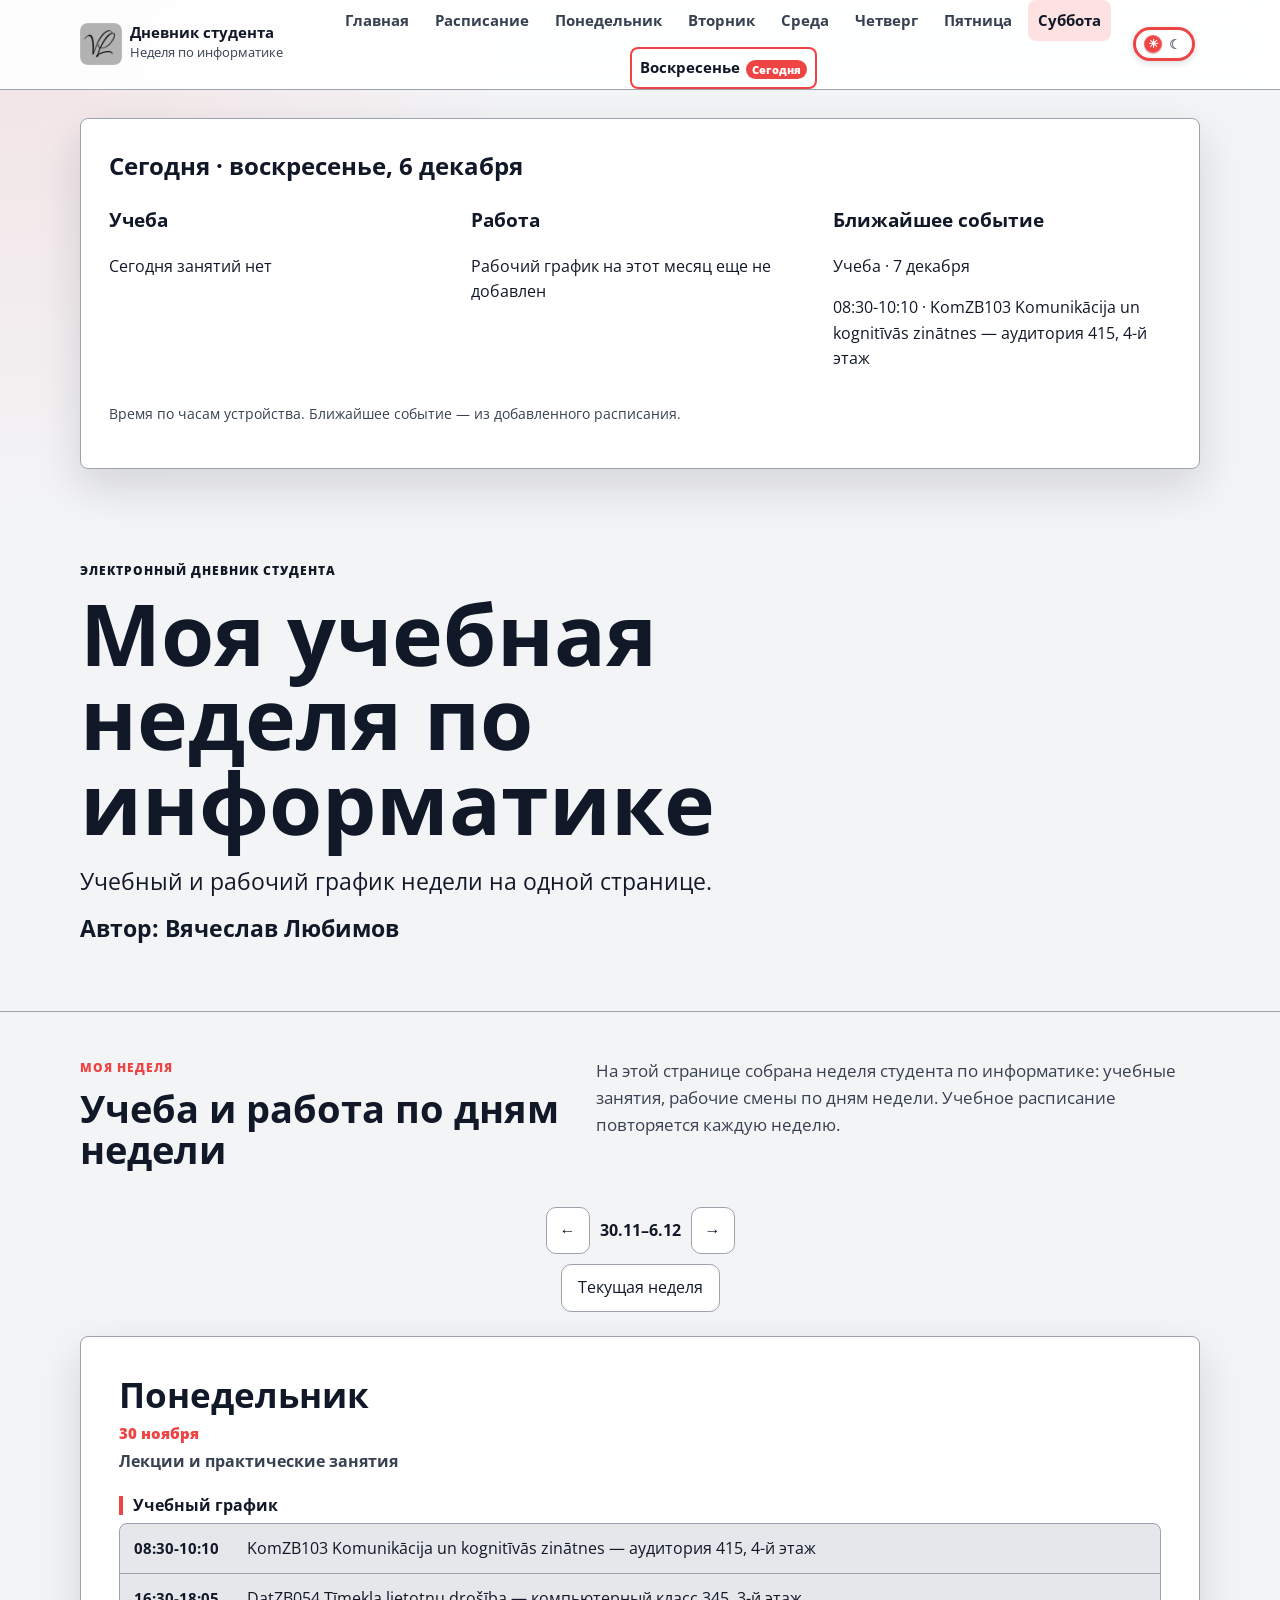
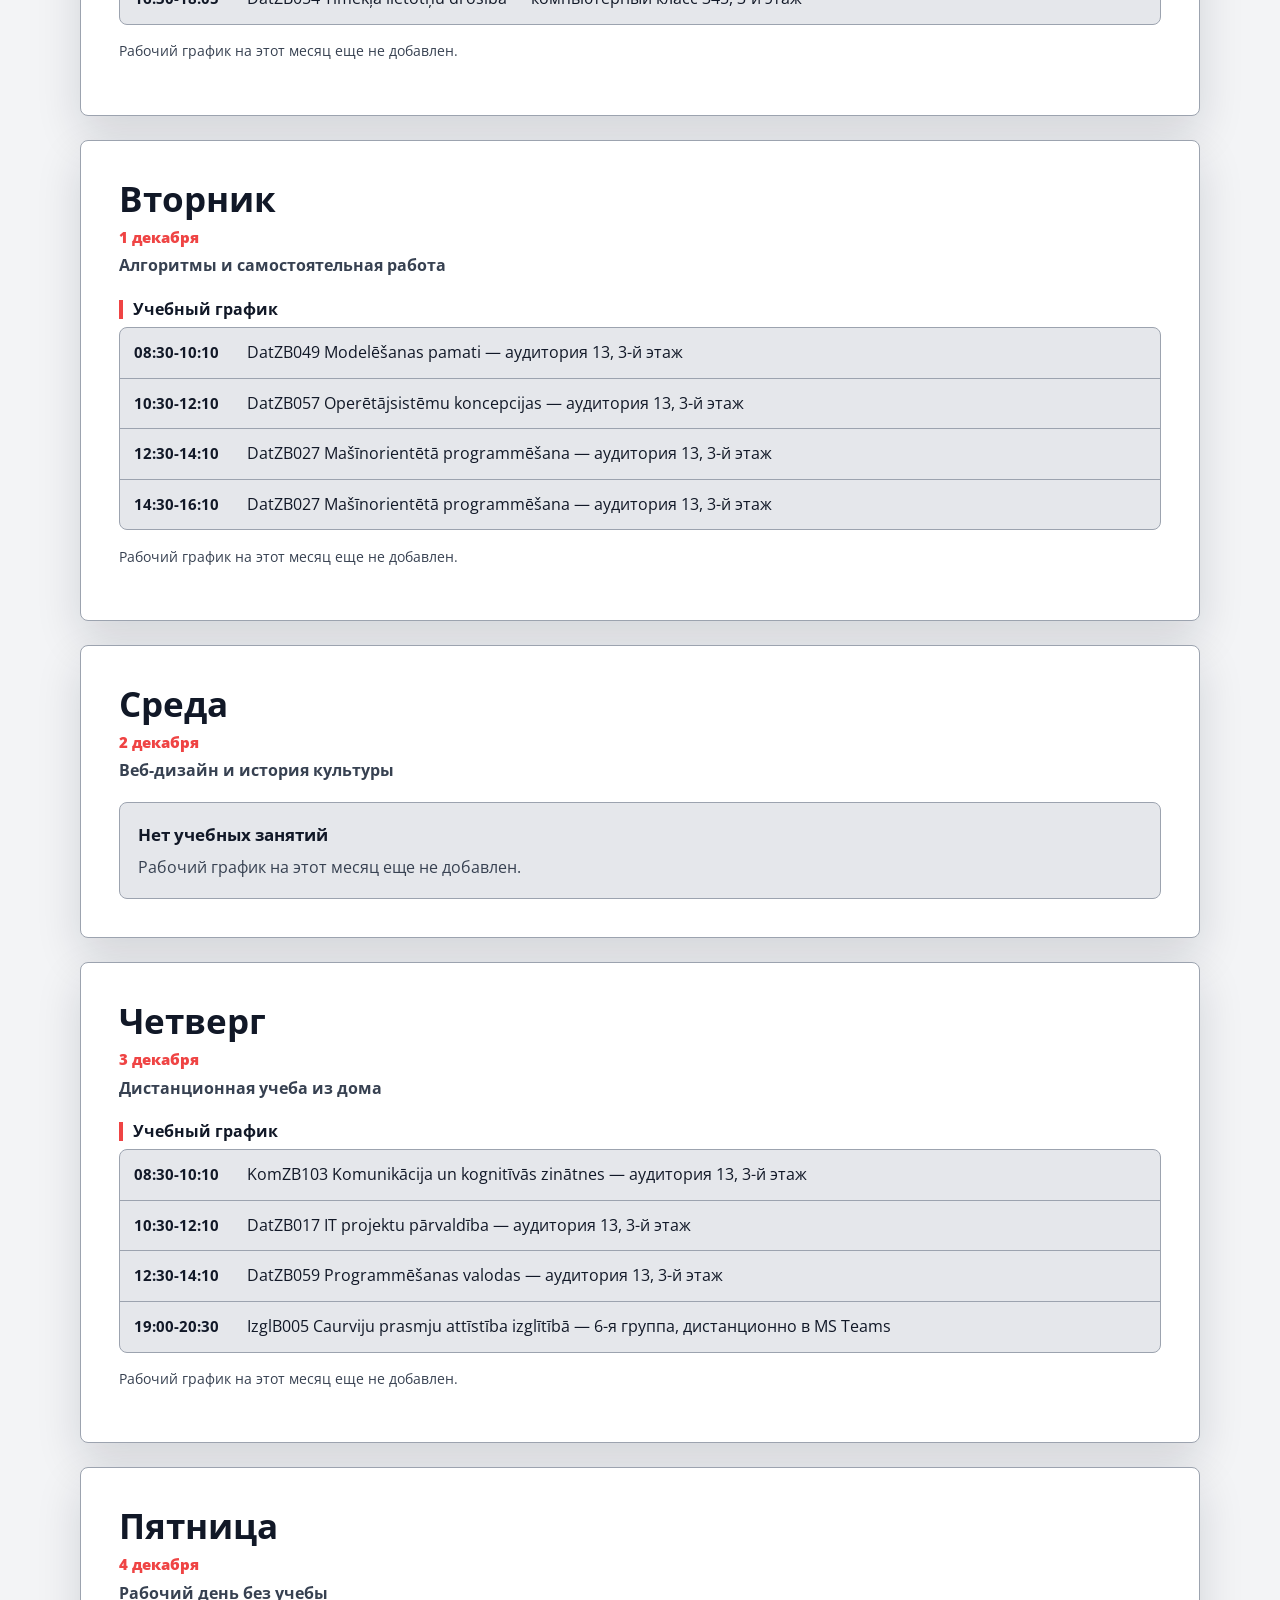
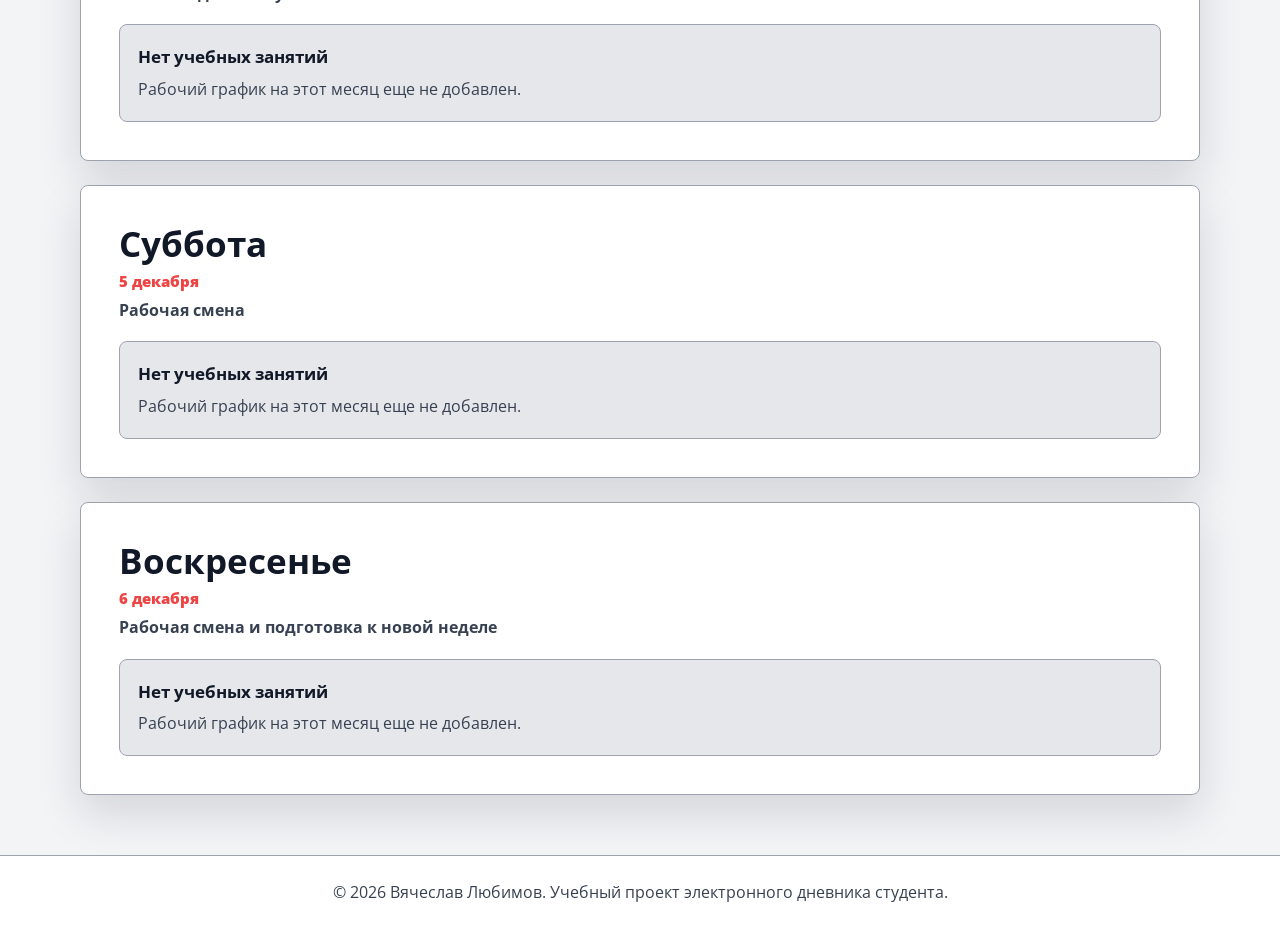
==== commit e3700a86: "Add icon navigation menu and compact week controls" ====
--- a/index.html
+++ b/index.html
@@ -11,16 +11,16 @@
   <link rel="manifest" href="favicon/site.webmanifest">
   <link rel="stylesheet" href="css/style.css">
 </head>
-<body>
+<body id="page-top">
   <header class="site-header">
     <div class="container header-layout">
-      <a class="brand" href="#glavnaya" aria-label="К началу страницы">
+      <button class="brand menu-toggle" type="button" aria-label="Открыть меню" aria-expanded="false" aria-controls="site-menu">
         <img class="brand-mark" src="favicon/android-chrome-192x192.png" alt="Инициалы Вячеслава Любимова VL" width="42" height="42">
         <span>
           <strong>Дневник студента</strong>
           <small>Неделя по информатике</small>
         </span>
-      </a>
+      </button>
 
       <nav class="main-nav" aria-label="Главная навигация">
         <ul id="nav-list"></ul>
@@ -37,9 +37,11 @@
     </div>
   </header>
 
-  <a class="mobile-back-to-top" href="#glavnaya" aria-label="Вернуться к началу страницы">
+  <button class="mobile-back-to-top menu-toggle" type="button" aria-label="Открыть меню" aria-expanded="false" aria-controls="site-menu">
     <img src="favicon/android-chrome-192x192.png" alt="" width="42" height="42">
-  </a>
+  </button>
+
+  <nav class="site-menu" id="site-menu" aria-label="Меню сайта" hidden></nav>
 
   <main>
     <section class="container today-summary" id="today-summary" aria-labelledby="today-title"></section>
@@ -64,7 +66,7 @@
     </section>
 
     <section class="diary container" id="dnevnik" aria-label="Дни учебной недели">
-      <div class="period-controls" aria-label="Выбор недели">
+      <div class="period-controls week-controls" aria-label="Выбор недели">
         <button type="button" id="week-prev" aria-label="Предыдущая неделя">←</button>
         <strong id="week-label" aria-live="polite"></strong>
         <button type="button" id="week-next" aria-label="Следующая неделя">→</button>
@@ -86,5 +88,6 @@
   <script src="js/data.js"></script>
   <script src="js/today.js"></script>
   <script src="js/script.js"></script>
+  <script src="js/menu.js"></script>
 </body>
 </html>
--- a/css/style.css
+++ b/css/style.css
@@ -439,6 +439,23 @@
 .period-controls button:hover { border-color: var(--accent-strong); }
 .period-controls button:focus-visible { outline: 2px solid var(--accent-strong); outline-offset: 3px; }
 
+.week-controls {
+  display: grid;
+  grid-template-columns: 44px minmax(0, auto) 44px;
+  gap: 10px;
+}
+.week-controls > strong {
+  text-align: center;
+  font-size: clamp(0.8rem, 3.5vw, 1rem);
+  white-space: nowrap;
+}
+.week-controls > button { padding-inline: 8px; }
+.week-controls #week-current {
+  grid-column: 1 / -1;
+  justify-self: center;
+  padding-inline: 16px;
+}
+
 .weekly-study {
   margin-bottom: 40px;
 }
@@ -863,7 +880,7 @@
     font-size: 0.86rem;
   }
 
-  .main-nav a[href="#glavnaya"] {
+  .main-nav a[href="#page-top"] {
     width: 36px;
     height: 36px;
     min-height: 36px;
@@ -875,7 +892,7 @@
     padding: 0;
   }
 
-  .main-nav a[href="#glavnaya"]::before {
+  .main-nav a[href="#page-top"]::before {
     content: "";
   }
 
@@ -933,3 +950,68 @@
     padding-inline: 16px;
   }
 }
+
+/* Icon disclosure menu, available on both pages. */
+button.brand {
+  border: 0;
+  background: transparent;
+  color: var(--text);
+  font: inherit;
+  text-align: left;
+  padding: 0;
+  cursor: pointer;
+}
+.mobile-back-to-top { padding: 0; cursor: pointer; }
+.menu-toggle:focus-visible { outline: 2px solid var(--accent-strong); outline-offset: 4px; }
+.site-menu {
+  position: fixed;
+  top: 76px;
+  left: max(12px, calc((100vw - var(--container)) / 2));
+  z-index: 100;
+  width: min(280px, calc(100vw - 24px));
+  max-height: calc(100dvh - 88px);
+  overflow-y: auto;
+  padding: 8px;
+  border: 1px solid var(--line);
+  border-radius: var(--radius);
+  background: var(--surface);
+  box-shadow: var(--shadow);
+}
+.site-menu[hidden] { display: none; }
+.site-menu ul { list-style: none; padding: 0; margin: 0; }
+.site-menu a {
+  display: block;
+  padding: 12px 16px;
+  min-height: 44px;
+  border-radius: 8px;
+  color: var(--text);
+  text-decoration: none;
+}
+.site-menu a.is-today {
+  font-weight: 700;
+  color: var(--accent-strong);
+  background: color-mix(in srgb, var(--accent) 12%, var(--surface));
+}
+.menu-today-badge {
+  display: inline-block;
+  margin-left: 8px;
+  font-size: 0.72rem;
+  border: 1px solid currentColor;
+  border-radius: 20px;
+  padding: 2px 6px;
+}
+.menu-today-badge[hidden] { display: none; }
+.site-menu a:hover, .site-menu a:focus-visible {
+  background: var(--accent);
+  color: #fff;
+}
+@media (max-width: 620px) {
+  .header-layout {
+    display: grid;
+    grid-template-columns: repeat(6, minmax(0, 1fr));
+  }
+  button.brand { display: flex; justify-self: center; }
+  button.brand > span { display: none; }
+  .header-layout .main-nav, .header-layout .main-nav ul { display: contents; }
+  .header-layout .main-nav li:first-child { display: none; }
+}
